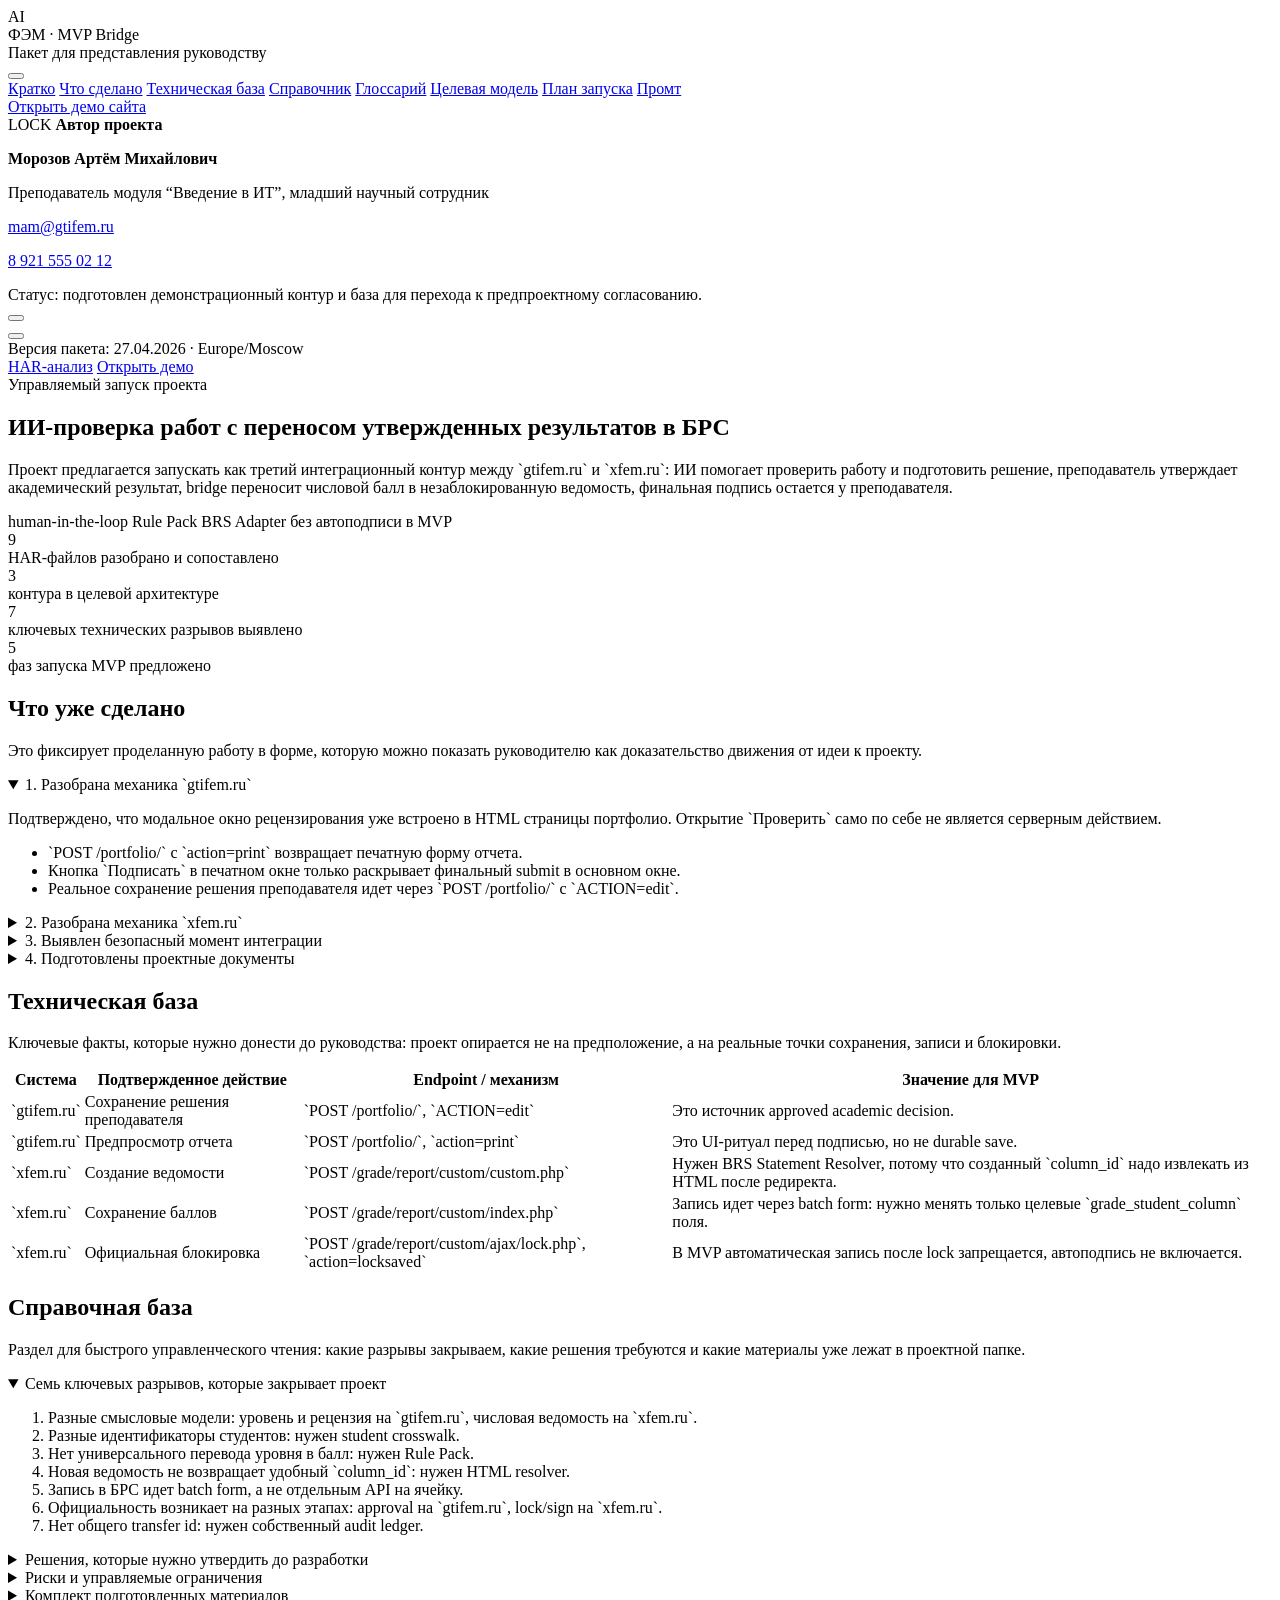
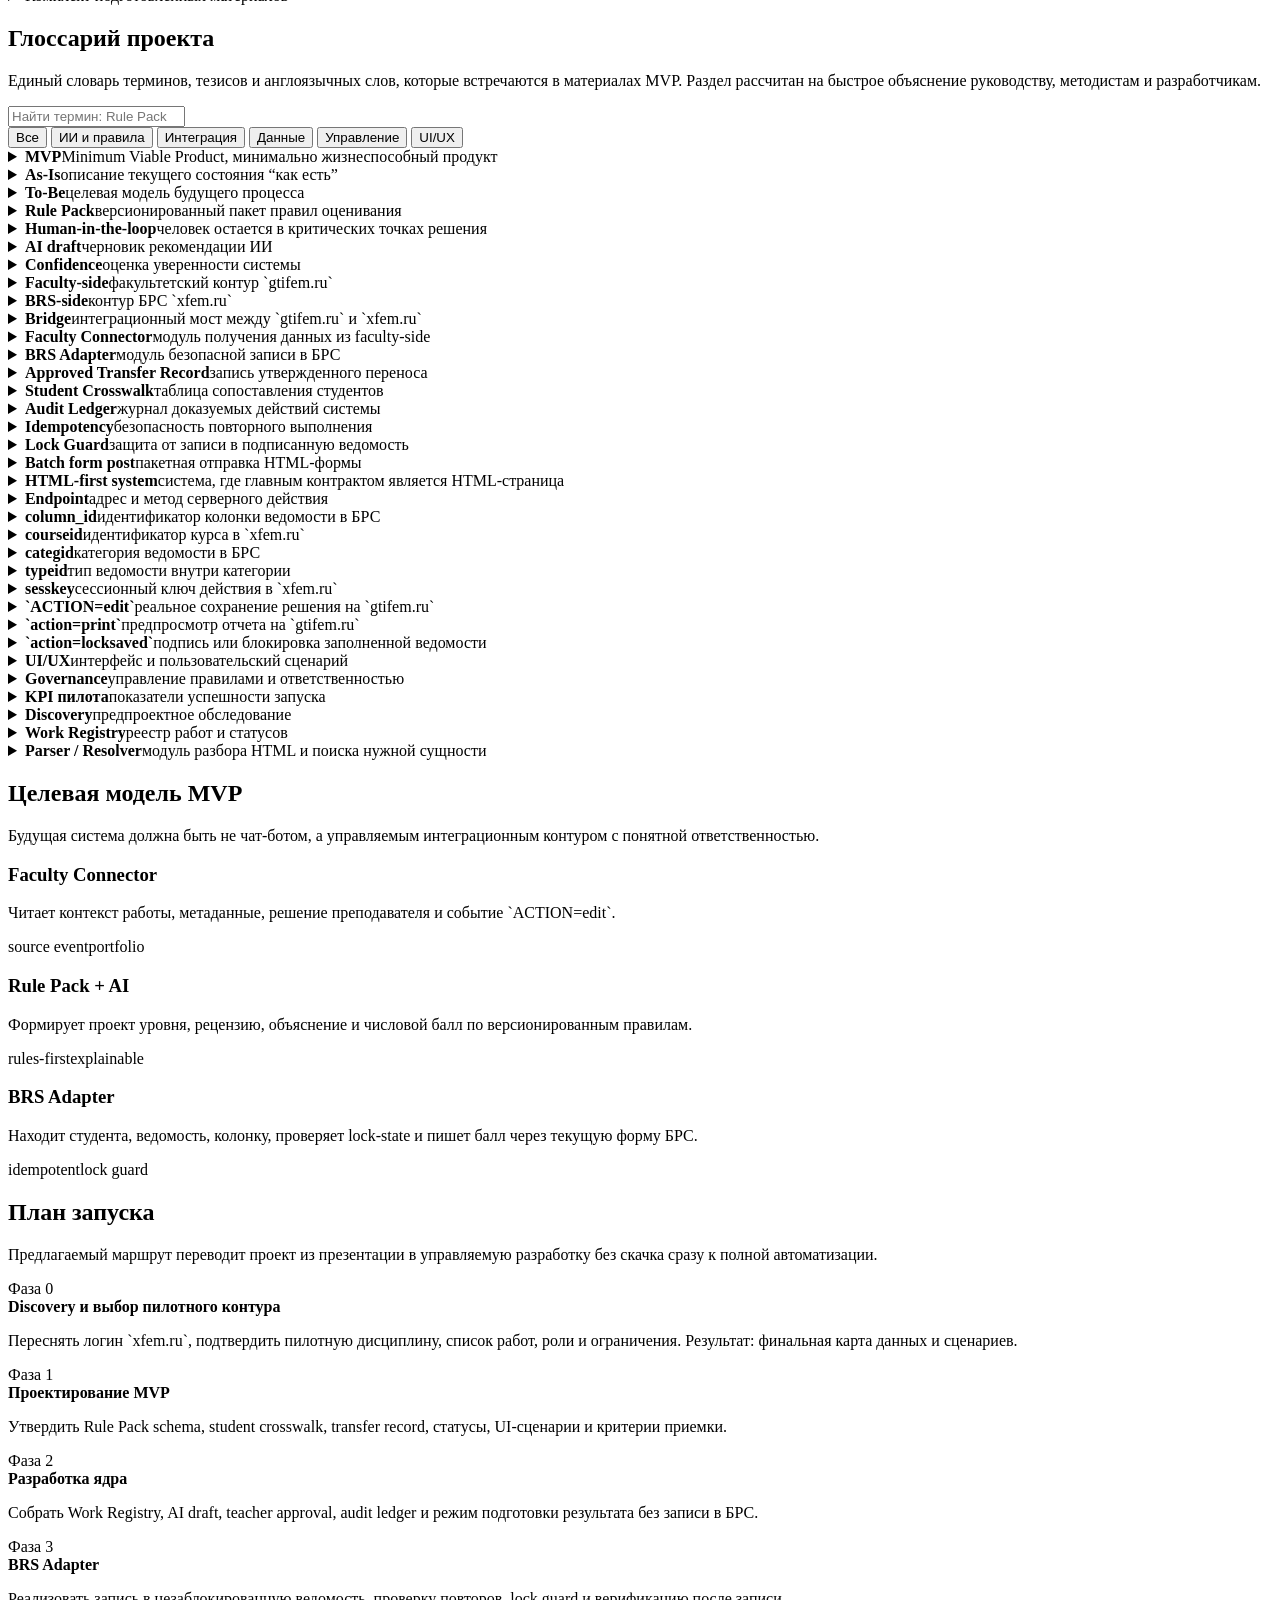
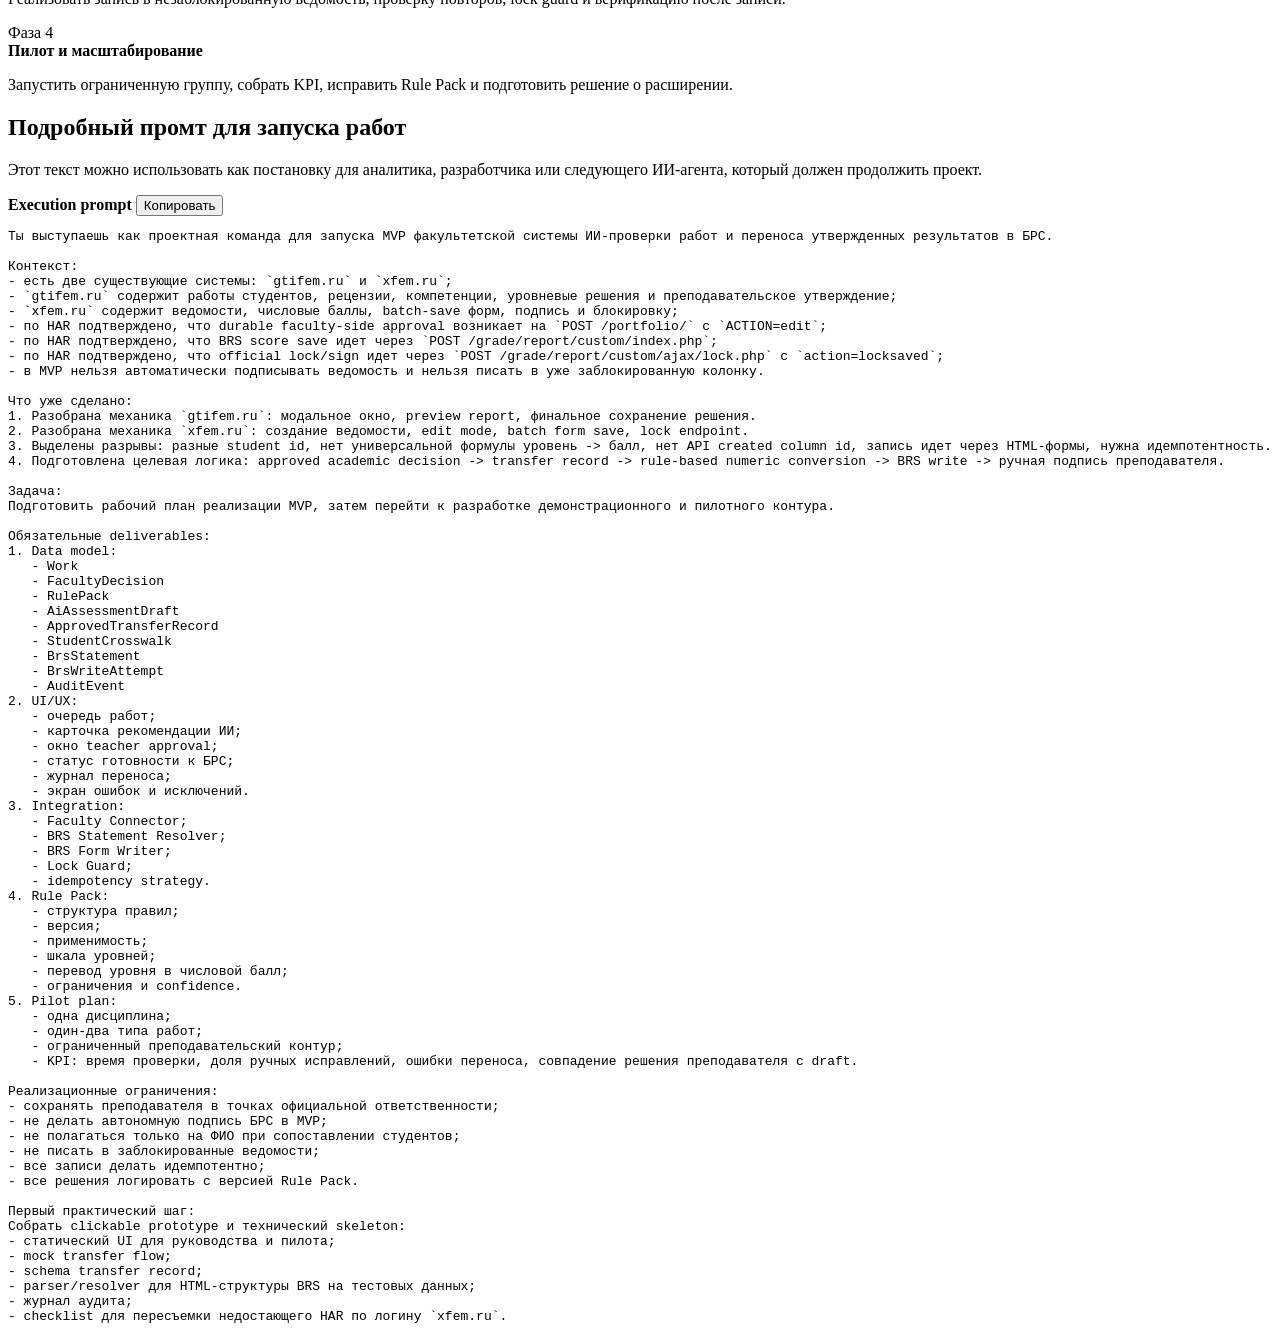
==== index.html @ 7ceecd71 "Add files via upload" ====
<!doctype html>
<html lang="ru">
<head>
  <meta charset="utf-8">
  <meta name="viewport" content="width=device-width, initial-scale=1">
  <meta name="author" content="Морозов Артём Михайлович">
  <meta name="project-author" content="Морозов Артём Михайлович, преподаватель модуля Введение в ИТ, младший научный сотрудник, mam@gtifem.ru, 89215550212">
  <title>Проект MVP: ИИ-проверка и перенос баллов в БРС</title>
  <link rel="stylesheet" href="assets/styles.css">
</head>
<body>
  <div class="shell">
    <aside class="side">
      <div class="side__top">
        <div class="brand">
          <div class="brand__mark">AI</div>
          <div class="brand__title">ФЭМ · MVP Bridge</div>
          <div class="brand__caption">Пакет для представления руководству</div>
        </div>
        <button class="icon-btn icon-btn--dark" type="button" data-sidebar-toggle aria-label="Скрыть боковое меню" aria-expanded="true">
          <span class="menu-icon" aria-hidden="true"><span></span></span>
        </button>
      </div>
      <nav class="nav" aria-label="Разделы">
        <a class="is-active" href="#summary">Кратко</a>
        <a href="#done">Что сделано</a>
        <a href="#evidence">Техническая база</a>
        <a href="#reference">Справочник</a>
        <a href="#glossary">Глоссарий</a>
        <a href="#model">Целевая модель</a>
        <a href="#roadmap">План запуска</a>
        <a href="#prompt">Промт</a>
      </nav>
      <a class="side-demo-link" href="demo.html">Открыть демо сайта</a>
      <section class="author-lock" aria-label="Заблокированная ячейка автора проекта">
        <div class="author-lock__head">
          <span aria-hidden="true">LOCK</span>
          <strong>Автор проекта</strong>
        </div>
        <p><strong>Морозов Артём Михайлович</strong></p>
        <p>Преподаватель модуля “Введение в ИТ”, младший научный сотрудник</p>
        <p><a href="mailto:mam@gtifem.ru">mam@gtifem.ru</a></p>
        <p><a href="tel:+79215550212">8 921 555 02 12</a></p>
      </section>
      <div class="side__footer">
        Статус: подготовлен демонстрационный контур и база для перехода к предпроектному согласованию.
      </div>
    </aside>
    <button class="sidebar-backdrop" type="button" data-sidebar-close aria-label="Закрыть боковое меню"></button>

    <main class="main">
      <header class="topbar">
        <div class="topbar__left">
          <button class="icon-btn" type="button" data-sidebar-toggle aria-label="Открыть или скрыть боковое меню" aria-expanded="true">
            <span class="menu-icon" aria-hidden="true"><span></span></span>
          </button>
          <div class="topbar__meta">
            <span class="status-dot"></span>
            <span>Версия пакета: 27.04.2026 · Europe/Moscow</span>
          </div>
        </div>
        <div class="actions">
          <a class="btn" href="../docs/fem_har_gap_analysis_mvp_2026-04-26.md">HAR-анализ</a>
          <a class="btn btn--primary" href="demo.html">Открыть демо</a>
        </div>
      </header>

      <div class="content">
        <section class="intro" id="summary">
          <div class="hero-panel">
            <div class="eyebrow">Управляемый запуск проекта</div>
            <h1>ИИ-проверка работ с переносом утвержденных результатов в БРС</h1>
            <p class="lead">Проект предлагается запускать как третий интеграционный контур между `gtifem.ru` и `xfem.ru`: ИИ помогает проверить работу и подготовить решение, преподаватель утверждает академический результат, bridge переносит числовой балл в незаблокированную ведомость, финальная подпись остается у преподавателя.</p>
            <div class="tag-row">
              <span class="tag">human-in-the-loop</span>
              <span class="tag tag--blue">Rule Pack</span>
              <span class="tag tag--amber">BRS Adapter</span>
              <span class="tag tag--red">без автоподписи в MVP</span>
            </div>
          </div>
          <div class="metric-grid">
            <div class="metric">
              <div class="metric__value">9</div>
              <div class="metric__label">HAR-файлов разобрано и сопоставлено</div>
            </div>
            <div class="metric">
              <div class="metric__value">3</div>
              <div class="metric__label">контура в целевой архитектуре</div>
            </div>
            <div class="metric">
              <div class="metric__value">7</div>
              <div class="metric__label">ключевых технических разрывов выявлено</div>
            </div>
            <div class="metric">
              <div class="metric__value">5</div>
              <div class="metric__label">фаз запуска MVP предложено</div>
            </div>
          </div>
        </section>

        <section class="section" id="done">
          <div class="section__head">
            <div>
              <h2>Что уже сделано</h2>
              <p>Это фиксирует проделанную работу в форме, которую можно показать руководителю как доказательство движения от идеи к проекту.</p>
            </div>
          </div>
          <div class="accordion">
            <details open>
              <summary>1. Разобрана механика `gtifem.ru`</summary>
              <div class="details-body">
                <p>Подтверждено, что модальное окно рецензирования уже встроено в HTML страницы портфолио. Открытие `Проверить` само по себе не является серверным действием.</p>
                <ul>
                  <li>`POST /portfolio/` с `action=print` возвращает печатную форму отчета.</li>
                  <li>Кнопка `Подписать` в печатном окне только раскрывает финальный submit в основном окне.</li>
                  <li>Реальное сохранение решения преподавателя идет через `POST /portfolio/` с `ACTION=edit`.</li>
                </ul>
              </div>
            </details>
            <details>
              <summary>2. Разобрана механика `xfem.ru`</summary>
              <div class="details-body">
                <p>Подтверждено, что БРС работает через серверные HTML-формы, а не через чистый JSON API.</p>
                <ul>
                  <li>Ведомость создается через `POST /grade/report/custom/custom.php`.</li>
                  <li>Оценки сохраняются пакетным `POST /grade/report/custom/index.php`.</li>
                  <li>Подпись или блокировка ведомости выполняется через `POST /grade/report/custom/ajax/lock.php` с `action=locksaved`.</li>
                </ul>
              </div>
            </details>
            <details>
              <summary>3. Выявлен безопасный момент интеграции</summary>
              <div class="details-body">
                <p>Bridge должен работать после сохраненного академического решения на `gtifem.ru` и до официальной блокировки колонки на `xfem.ru`.</p>
                <p>Именно эта точка позволяет автоматизировать перенос результата, не снимая с преподавателя ответственность за академическое решение и финальную подпись.</p>
              </div>
            </details>
            <details>
              <summary>4. Подготовлены проектные документы</summary>
              <div class="details-body">
                <ul>
                  <li>As-Is и HAR Gap Analysis.</li>
                  <li>To-Be Integration Specification.</li>
                  <li>Инженерное ТЗ на MVP.</li>
                  <li>Рабочий план запуска MVP.</li>
                  <li>Демонстрационный HTML-пакет для руководства.</li>
                </ul>
              </div>
            </details>
          </div>
        </section>

        <section class="section" id="evidence">
          <div class="section__head">
            <div>
              <h2>Техническая база</h2>
              <p>Ключевые факты, которые нужно донести до руководства: проект опирается не на предположение, а на реальные точки сохранения, записи и блокировки.</p>
            </div>
          </div>
          <div class="table-wrap">
            <table>
              <thead>
                <tr>
                  <th>Система</th>
                  <th>Подтвержденное действие</th>
                  <th>Endpoint / механизм</th>
                  <th>Значение для MVP</th>
                </tr>
              </thead>
              <tbody>
                <tr>
                  <td>`gtifem.ru`</td>
                  <td>Сохранение решения преподавателя</td>
                  <td>`POST /portfolio/`, `ACTION=edit`</td>
                  <td>Это источник approved academic decision.</td>
                </tr>
                <tr>
                  <td>`gtifem.ru`</td>
                  <td>Предпросмотр отчета</td>
                  <td>`POST /portfolio/`, `action=print`</td>
                  <td>Это UI-ритуал перед подписью, но не durable save.</td>
                </tr>
                <tr>
                  <td>`xfem.ru`</td>
                  <td>Создание ведомости</td>
                  <td>`POST /grade/report/custom/custom.php`</td>
                  <td>Нужен BRS Statement Resolver, потому что созданный `column_id` надо извлекать из HTML после редиректа.</td>
                </tr>
                <tr>
                  <td>`xfem.ru`</td>
                  <td>Сохранение баллов</td>
                  <td>`POST /grade/report/custom/index.php`</td>
                  <td>Запись идет через batch form: нужно менять только целевые `grade_student_column` поля.</td>
                </tr>
                <tr>
                  <td>`xfem.ru`</td>
                  <td>Официальная блокировка</td>
                  <td>`POST /grade/report/custom/ajax/lock.php`, `action=locksaved`</td>
                  <td>В MVP автоматическая запись после lock запрещается, автоподпись не включается.</td>
                </tr>
              </tbody>
            </table>
          </div>
        </section>

        <section class="section" id="reference">
          <div class="section__head">
            <div>
              <h2>Справочная база</h2>
              <p>Раздел для быстрого управленческого чтения: какие разрывы закрываем, какие решения требуются и какие материалы уже лежат в проектной папке.</p>
            </div>
          </div>
          <div class="accordion">
            <details open>
              <summary>Семь ключевых разрывов, которые закрывает проект</summary>
              <div class="details-body">
                <ol>
                  <li>Разные смысловые модели: уровень и рецензия на `gtifem.ru`, числовая ведомость на `xfem.ru`.</li>
                  <li>Разные идентификаторы студентов: нужен student crosswalk.</li>
                  <li>Нет универсального перевода уровня в балл: нужен Rule Pack.</li>
                  <li>Новая ведомость не возвращает удобный `column_id`: нужен HTML resolver.</li>
                  <li>Запись в БРС идет batch form, а не отдельным API на ячейку.</li>
                  <li>Официальность возникает на разных этапах: approval на `gtifem.ru`, lock/sign на `xfem.ru`.</li>
                  <li>Нет общего transfer id: нужен собственный audit ledger.</li>
                </ol>
              </div>
            </details>
            <details>
              <summary>Решения, которые нужно утвердить до разработки</summary>
              <div class="details-body">
                <ul>
                  <li>Пилотная дисциплина и типы работ.</li>
                  <li>Ответственный за Rule Pack и методическую шкалу.</li>
                  <li>Правила сопоставления студентов между системами.</li>
                  <li>Режим MVP: draft-only, assisted transfer или automatic fill into unlocked statement.</li>
                  <li>Границы ответственности преподавателя при переносе результата.</li>
                  <li>Регламент обработки ошибок, спорных кейсов и повторной проверки.</li>
                </ul>
              </div>
            </details>
            <details>
              <summary>Риски и управляемые ограничения</summary>
              <div class="details-body">
                <p>Главный риск не в ИИ как таковом, а в интеграционной хрупкости двух HTML-first систем. Поэтому MVP должен начинаться с ограниченного контура и жестких guardrails.</p>
                <ul>
                  <li>Не писать в заблокированную ведомость.</li>
                  <li>Не включать автоподпись на первом этапе.</li>
                  <li>Не полагаться только на ФИО при поиске студента.</li>
                  <li>Не хардкодить `sesskey`, column id и временные значения из HAR.</li>
                  <li>Все операции переноса фиксировать в журнале.</li>
                </ul>
              </div>
            </details>
            <details>
              <summary>Комплект подготовленных материалов</summary>
              <div class="details-body">
                <ul>
                  <li><a href="../docs/fem_har_gap_analysis_mvp_2026-04-26.md">HAR Gap Analysis в Markdown</a></li>
                  <li><a href="../docs/fem_har_gap_analysis_mvp_2026-04-26.docx">HAR Gap Analysis в DOCX</a></li>
                  <li><a href="../docs/fem_tobe_integration_spec_mvp_2026-04-26.docx">To-Be Integration Specification</a></li>
                  <li><a href="../docs/fem_mvp_engineering_spec_2026-04-26.docx">Инженерное ТЗ на MVP</a></li>
                  <li><a href="../docs/fem_ai_mvp_workplan_2026.docx">Рабочий план запуска MVP</a></li>
                  <li><a href="demo.html">HTML-демо будущего рабочего сайта</a></li>
                </ul>
              </div>
            </details>
          </div>
        </section>

        <section class="section" id="glossary">
          <div class="section__head">
            <div>
              <h2>Глоссарий проекта</h2>
              <p>Единый словарь терминов, тезисов и англоязычных слов, которые встречаются в материалах MVP. Раздел рассчитан на быстрое объяснение руководству, методистам и разработчикам.</p>
            </div>
          </div>

          <div class="glossary-tools">
            <input class="search-field" type="search" data-glossary-search placeholder="Найти термин: Rule Pack, BRS Adapter, audit, lock...">
            <div class="filter-row" aria-label="Фильтры глоссария">
              <button class="filter-chip is-active" type="button" data-glossary-filter="all">Все</button>
              <button class="filter-chip" type="button" data-glossary-filter="ai">ИИ и правила</button>
              <button class="filter-chip" type="button" data-glossary-filter="integration">Интеграция</button>
              <button class="filter-chip" type="button" data-glossary-filter="data">Данные</button>
              <button class="filter-chip" type="button" data-glossary-filter="governance">Управление</button>
              <button class="filter-chip" type="button" data-glossary-filter="ux">UI/UX</button>
            </div>
          </div>

          <div class="glossary-grid">
            <details class="glossary-card" data-glossary-item data-category="governance" data-terms="mvp minimum viable product минимально жизнеспособный продукт запуск пилот">
              <summary><span class="glossary-title"><strong>MVP</strong><span>Minimum Viable Product, минимально жизнеспособный продукт</span></span></summary>
              <div class="details-body">
                <div class="glossary-meta"><span class="tag">управление</span><span class="tag tag--blue">запуск</span></div>
                <p>Первая рабочая версия системы, которая доказывает ценность проекта на ограниченном контуре. Для этого проекта MVP не означает “все функции сразу”; он означает проверку полного маршрута от работы студента до контролируемого переноса балла.</p>
              </div>
            </details>

            <details class="glossary-card" data-glossary-item data-category="governance" data-terms="as-is текущий процесс как есть обследование">
              <summary><span class="glossary-title"><strong>As-Is</strong><span>описание текущего состояния “как есть”</span></span></summary>
              <div class="details-body">
                <div class="glossary-meta"><span class="tag">аналитика</span></div>
                <p>Карта того, как процесс работает сейчас: где преподаватель проверяет работу, где сохраняет рецензию, где вручную переносит балл и где подписывает ведомость.</p>
              </div>
            </details>

            <details class="glossary-card" data-glossary-item data-category="governance" data-terms="to-be целевая модель будущий процесс архитектура">
              <summary><span class="glossary-title"><strong>To-Be</strong><span>целевая модель будущего процесса</span></span></summary>
              <div class="details-body">
                <div class="glossary-meta"><span class="tag">архитектура</span></div>
                <p>Описание того, как процесс должен работать после внедрения: ИИ формирует draft, преподаватель утверждает, bridge переносит балл, БРС остается официальной системой фиксации.</p>
              </div>
            </details>

            <details class="glossary-card" data-glossary-item data-category="ai" data-terms="rule pack правила шкала критерии уровни version версия">
              <summary><span class="glossary-title"><strong>Rule Pack</strong><span>версионированный пакет правил оценивания</span></span></summary>
              <div class="details-body">
                <div class="glossary-meta"><span class="tag tag--blue">ИИ</span><span class="tag">методика</span></div>
                <p>Набор правил, по которым система понимает критерии работы, уровни, ограничения применимости и перевод уровня в числовой балл. Это методическое ядро проекта: модель не должна импровизировать вне утвержденных правил.</p>
              </div>
            </details>

            <details class="glossary-card" data-glossary-item data-category="ai" data-terms="human-in-the-loop человек в контуре преподаватель контроль ответственность">
              <summary><span class="glossary-title"><strong>Human-in-the-loop</strong><span>человек остается в критических точках решения</span></span></summary>
              <div class="details-body">
                <div class="glossary-meta"><span class="tag tag--amber">контроль</span></div>
                <p>Принцип, по которому ИИ помогает, но не заменяет преподавателя в официальных решениях. В MVP преподаватель утверждает академический результат и сам выполняет финальную подпись БРС.</p>
              </div>
            </details>

            <details class="glossary-card" data-glossary-item data-category="ai" data-terms="ai draft черновик рекомендация ии проект решения рецензия">
              <summary><span class="glossary-title"><strong>AI draft</strong><span>черновик рекомендации ИИ</span></span></summary>
              <div class="details-body">
                <div class="glossary-meta"><span class="tag tag--blue">ИИ</span><span class="tag">teacher workflow</span></div>
                <p>Предварительное предложение системы: уровень, комментарий, confidence и возможный балл. Это не финальное решение, а материал для преподавателя.</p>
              </div>
            </details>

            <details class="glossary-card" data-glossary-item data-category="ai" data-terms="confidence уверенность достоверность риск ручная проверка">
              <summary><span class="glossary-title"><strong>Confidence</strong><span>оценка уверенности системы</span></span></summary>
              <div class="details-body">
                <div class="glossary-meta"><span class="tag tag--blue">ИИ</span></div>
                <p>Показатель того, насколько система уверена в своей рекомендации. Низкий confidence должен не блокировать преподавателя, а подсвечивать необходимость внимательной ручной проверки.</p>
              </div>
            </details>

            <details class="glossary-card" data-glossary-item data-category="integration" data-terms="faculty-side gtifem portfolio факультетский контур портфолио">
              <summary><span class="glossary-title"><strong>Faculty-side</strong><span>факультетский контур `gtifem.ru`</span></span></summary>
              <div class="details-body">
                <div class="glossary-meta"><span class="tag">gtifem.ru</span></div>
                <p>Сторона процесса, где живут работы студентов, компетенции, рецензии, уровневые решения и событие преподавательского утверждения.</p>
              </div>
            </details>

            <details class="glossary-card" data-glossary-item data-category="integration" data-terms="brs-side xfem брс ведомость баллы подпись">
              <summary><span class="glossary-title"><strong>BRS-side</strong><span>контур БРС `xfem.ru`</span></span></summary>
              <div class="details-body">
                <div class="glossary-meta"><span class="tag">xfem.ru</span></div>
                <p>Официальная сторона фиксации числовых баллов: ведомости, колонки, сохранение оценок, агрегаты, подпись и блокировка.</p>
              </div>
            </details>

            <details class="glossary-card" data-glossary-item data-category="integration" data-terms="bridge интеграционный мост перенос между системами">
              <summary><span class="glossary-title"><strong>Bridge</strong><span>интеграционный мост между `gtifem.ru` и `xfem.ru`</span></span></summary>
              <div class="details-body">
                <div class="glossary-meta"><span class="tag tag--amber">интеграция</span></div>
                <p>Новый слой проекта, который превращает утвержденное академическое решение в контролируемую запись числового балла в БРС.</p>
              </div>
            </details>

            <details class="glossary-card" data-glossary-item data-category="integration" data-terms="faculty connector коннектор чтение gtifem событие">
              <summary><span class="glossary-title"><strong>Faculty Connector</strong><span>модуль получения данных из faculty-side</span></span></summary>
              <div class="details-body">
                <div class="glossary-meta"><span class="tag">connector</span></div>
                <p>Компонент, который читает контекст работы, метаданные, файл, статус и сохраненное решение преподавателя на стороне `gtifem.ru`.</p>
              </div>
            </details>

            <details class="glossary-card" data-glossary-item data-category="integration" data-terms="brs adapter адаптер xfem запись ведомость балл">
              <summary><span class="glossary-title"><strong>BRS Adapter</strong><span>модуль безопасной записи в БРС</span></span></summary>
              <div class="details-body">
                <div class="glossary-meta"><span class="tag tag--amber">интеграция</span></div>
                <p>Компонент, который находит студента, целевую ведомость и колонку, проверяет lock-state и записывает балл через текущий механизм `xfem.ru`.</p>
              </div>
            </details>

            <details class="glossary-card" data-glossary-item data-category="data" data-terms="approved transfer record transfer запись утвержденного переноса">
              <summary><span class="glossary-title"><strong>Approved Transfer Record</strong><span>запись утвержденного переноса</span></span></summary>
              <div class="details-body">
                <div class="glossary-meta"><span class="tag">data model</span></div>
                <p>Главная сущность bridge-слоя: фиксирует work_id, student crosswalk, Rule Pack version, уровень, числовой балл, целевую ведомость, результат записи и audit trail.</p>
              </div>
            </details>

            <details class="glossary-card" data-glossary-item data-category="data" data-terms="student crosswalk сопоставление студентов идентификаторы фио">
              <summary><span class="glossary-title"><strong>Student Crosswalk</strong><span>таблица сопоставления студентов</span></span></summary>
              <div class="details-body">
                <div class="glossary-meta"><span class="tag">data</span><span class="tag tag--red">критично</span></div>
                <p>Связь между faculty-side student id и BRS-side student id. Нужна потому, что идентификаторы в `gtifem.ru` и `xfem.ru` не совпадают, а одного ФИО недостаточно для безопасной записи.</p>
              </div>
            </details>

            <details class="glossary-card" data-glossary-item data-category="data" data-terms="audit ledger журнал аудит след операции">
              <summary><span class="glossary-title"><strong>Audit Ledger</strong><span>журнал доказуемых действий системы</span></span></summary>
              <div class="details-body">
                <div class="glossary-meta"><span class="tag">аудит</span></div>
                <p>Журнал, где фиксируется каждое решение, версия правил, попытка переноса, успешная запись, ошибка или отказ из-за блокировки ведомости.</p>
              </div>
            </details>

            <details class="glossary-card" data-glossary-item data-category="integration" data-terms="idempotency идемпотентность повторная отправка без дублей">
              <summary><span class="glossary-title"><strong>Idempotency</strong><span>безопасность повторного выполнения</span></span></summary>
              <div class="details-body">
                <div class="glossary-meta"><span class="tag tag--amber">надежность</span></div>
                <p>Свойство операции, при котором повторная отправка того же результата не создает дублей, не завышает баллы и не ломает историю переноса.</p>
              </div>
            </details>

            <details class="glossary-card" data-glossary-item data-category="integration" data-terms="lock guard блокировка подпись locksaved запрет записи">
              <summary><span class="glossary-title"><strong>Lock Guard</strong><span>защита от записи в подписанную ведомость</span></span></summary>
              <div class="details-body">
                <div class="glossary-meta"><span class="tag tag--red">защита</span></div>
                <p>Проверка, которая запрещает автоматическую запись после официальной подписи или блокировки колонки в БРС.</p>
              </div>
            </details>

            <details class="glossary-card" data-glossary-item data-category="integration" data-terms="batch form post пакетная html форма save scores">
              <summary><span class="glossary-title"><strong>Batch form post</strong><span>пакетная отправка HTML-формы</span></span></summary>
              <div class="details-body">
                <div class="glossary-meta"><span class="tag">HTML-first</span></div>
                <p>Механизм `xfem.ru`, где даже изменение одной оценки сохраняется большой формой со многими полями `grade_*` и `oldgrade_*`, а не отдельным API-запросом на одну ячейку.</p>
              </div>
            </details>

            <details class="glossary-card" data-glossary-item data-category="integration" data-terms="html-first system html first нет api страницы формы">
              <summary><span class="glossary-title"><strong>HTML-first system</strong><span>система, где главным контрактом является HTML-страница</span></span></summary>
              <div class="details-body">
                <div class="glossary-meta"><span class="tag">legacy</span></div>
                <p>Означает, что интеграция вынуждена работать с HTML-формами, hidden-полями, ссылками и DOM-структурами, потому что стабильного JSON API может не быть.</p>
              </div>
            </details>

            <details class="glossary-card" data-glossary-item data-category="integration" data-terms="endpoint url метод get post точка вызова">
              <summary><span class="glossary-title"><strong>Endpoint</strong><span>адрес и метод серверного действия</span></span></summary>
              <div class="details-body">
                <div class="glossary-meta"><span class="tag">техника</span></div>
                <p>Конкретная точка вызова, например `POST /portfolio/` или `POST /grade/report/custom/index.php`, через которую браузер сохраняет решение или балл.</p>
              </div>
            </details>

            <details class="glossary-card" data-glossary-item data-category="data" data-terms="column_id column id колонка ведомость sortitemid eid">
              <summary><span class="glossary-title"><strong>column_id</strong><span>идентификатор колонки ведомости в БРС</span></span></summary>
              <div class="details-body">
                <div class="glossary-meta"><span class="tag">xfem</span></div>
                <p>Числовой идентификатор ведомости/колонки, который встречается как `sortitemid=493222`, `grade_student_493222` и `eid=i493222`.</p>
              </div>
            </details>

            <details class="glossary-card" data-glossary-item data-category="data" data-terms="courseid course id курс дисциплина xfem">
              <summary><span class="glossary-title"><strong>courseid</strong><span>идентификатор курса в `xfem.ru`</span></span></summary>
              <div class="details-body">
                <div class="glossary-meta"><span class="tag">xfem</span></div>
                <p>Параметр БРС, который указывает конкретный курс или дисциплину. В HAR встречался пример `courseid=12636`.</p>
              </div>
            </details>

            <details class="glossary-card" data-glossary-item data-category="data" data-terms="categid category категория лекции практика">
              <summary><span class="glossary-title"><strong>categid</strong><span>категория ведомости в БРС</span></span></summary>
              <div class="details-body">
                <div class="glossary-meta"><span class="tag">xfem</span></div>
                <p>Параметр категории, например лекции, практика или другой раздел оценивания. Нужен при создании новой ведомости.</p>
              </div>
            </details>

            <details class="glossary-card" data-glossary-item data-category="data" data-terms="typeid type id тип ведомости лекц прз лбрт">
              <summary><span class="glossary-title"><strong>typeid</strong><span>тип ведомости внутри категории</span></span></summary>
              <div class="details-body">
                <div class="glossary-meta"><span class="tag">xfem</span></div>
                <p>Параметр, который выбирает конкретный тип ведомости, например `ЛЕКЦ`. Его нельзя угадывать: он должен браться из формы или справочника.</p>
              </div>
            </details>

            <details class="glossary-card" data-glossary-item data-category="integration" data-terms="sesskey session key сессия csrf токен">
              <summary><span class="glossary-title"><strong>sesskey</strong><span>сессионный ключ действия в `xfem.ru`</span></span></summary>
              <div class="details-body">
                <div class="glossary-meta"><span class="tag tag--red">безопасность</span></div>
                <p>Временный ключ, который используется в формах и ссылках БРС. Его нельзя хардкодить из HAR: адаптер должен получать актуальное значение из текущей авторизованной сессии.</p>
              </div>
            </details>

            <details class="glossary-card" data-glossary-item data-category="integration" data-terms="action edit faculty approval сохранение рецензия">
              <summary><span class="glossary-title"><strong>`ACTION=edit`</strong><span>реальное сохранение решения на `gtifem.ru`</span></span></summary>
              <div class="details-body">
                <div class="glossary-meta"><span class="tag">gtifem</span><span class="tag tag--amber">approval</span></div>
                <p>Ключевой HAR-факт: именно этот POST фиксирует преподавательское решение, уровень, тему и рецензию. Это правильный источник события для bridge.</p>
              </div>
            </details>

            <details class="glossary-card" data-glossary-item data-category="integration" data-terms="action print preview отчет предпросмотр подпись">
              <summary><span class="glossary-title"><strong>`action=print`</strong><span>предпросмотр отчета на `gtifem.ru`</span></span></summary>
              <div class="details-body">
                <div class="glossary-meta"><span class="tag">gtifem</span></div>
                <p>Запрос возвращает печатную форму отчета. Это важный UI-шаг, но сам по себе он не является долговременным сохранением решения.</p>
              </div>
            </details>

            <details class="glossary-card" data-glossary-item data-category="integration" data-terms="locksaved action подпись блокировка ведомость ajax lock">
              <summary><span class="glossary-title"><strong>`action=locksaved`</strong><span>подпись или блокировка заполненной ведомости</span></span></summary>
              <div class="details-body">
                <div class="glossary-meta"><span class="tag tag--red">official state</span></div>
                <p>Официальный переход БРС в состояние подписанной или заблокированной ведомости. После этого автоматическая запись в MVP должна быть запрещена.</p>
              </div>
            </details>

            <details class="glossary-card" data-glossary-item data-category="ux" data-terms="ui ux интерфейс пользовательский опыт экран сценарий">
              <summary><span class="glossary-title"><strong>UI/UX</strong><span>интерфейс и пользовательский сценарий</span></span></summary>
              <div class="details-body">
                <div class="glossary-meta"><span class="tag">прототип</span></div>
                <p>То, как преподаватель видит очередь работ, рекомендацию ИИ, расшифровку, кнопку утверждения, статус переноса и ошибки БРС.</p>
              </div>
            </details>

            <details class="glossary-card" data-glossary-item data-category="governance" data-terms="governance управление ответственность регламент решение">
              <summary><span class="glossary-title"><strong>Governance</strong><span>управление правилами и ответственностью</span></span></summary>
              <div class="details-body">
                <div class="glossary-meta"><span class="tag">регламент</span></div>
                <p>Набор управленческих правил: кто утверждает Rule Pack, кто отвечает за ошибки, кто допускает пилот, кто принимает решение о масштабировании.</p>
              </div>
            </details>

            <details class="glossary-card" data-glossary-item data-category="governance" data-terms="kpi показатели пилот эффективность время ошибки качество">
              <summary><span class="glossary-title"><strong>KPI пилота</strong><span>показатели успешности запуска</span></span></summary>
              <div class="details-body">
                <div class="glossary-meta"><span class="tag">пилот</span></div>
                <p>Измеримые признаки успеха: сокращение времени проверки, доля ручных исправлений, число ошибок переноса, совпадение draft с решением преподавателя, стабильность адаптера.</p>
              </div>
            </details>

            <details class="glossary-card" data-glossary-item data-category="governance" data-terms="discovery обследование уточнение контура предпроект">
              <summary><span class="glossary-title"><strong>Discovery</strong><span>предпроектное обследование</span></span></summary>
              <div class="details-body">
                <div class="glossary-meta"><span class="tag">фаза 0</span></div>
                <p>Этап, на котором команда подтверждает реальные процессы, данные, ограничения, роли, пилотную дисциплину и недостающие HAR-сценарии.</p>
              </div>
            </details>

            <details class="glossary-card" data-glossary-item data-category="data" data-terms="work registry реестр работ очередь статусы">
              <summary><span class="glossary-title"><strong>Work Registry</strong><span>реестр работ и статусов</span></span></summary>
              <div class="details-body">
                <div class="glossary-meta"><span class="tag">backend</span></div>
                <p>Внутренняя таблица или сервис, где система хранит работы, версии анализа, статусы проверки, решения преподавателя и готовность к переносу.</p>
              </div>
            </details>

            <details class="glossary-card" data-glossary-item data-category="integration" data-terms="parser resolver парсер резолвер html колонка ведомость">
              <summary><span class="glossary-title"><strong>Parser / Resolver</strong><span>модуль разбора HTML и поиска нужной сущности</span></span></summary>
              <div class="details-body">
                <div class="glossary-meta"><span class="tag">интеграция</span></div>
                <p>Parser извлекает данные из HTML, resolver сопоставляет их с нужной целью: студентом, ведомостью, колонкой или формой сохранения.</p>
              </div>
            </details>
          </div>
          <div class="empty-state" data-glossary-empty hidden>По текущему поиску ничего не найдено. Попробуйте другой термин или сбросьте фильтр на “Все”.</div>
        </section>

        <section class="section" id="model">
          <div class="section__head">
            <div>
              <h2>Целевая модель MVP</h2>
              <p>Будущая система должна быть не чат-ботом, а управляемым интеграционным контуром с понятной ответственностью.</p>
            </div>
          </div>
          <div class="grid grid--3">
            <article class="card">
              <h3>Faculty Connector</h3>
              <p>Читает контекст работы, метаданные, решение преподавателя и событие `ACTION=edit`.</p>
              <div class="tag-row"><span class="tag">source event</span><span class="tag tag--blue">portfolio</span></div>
            </article>
            <article class="card">
              <h3>Rule Pack + AI</h3>
              <p>Формирует проект уровня, рецензию, объяснение и числовой балл по версионированным правилам.</p>
              <div class="tag-row"><span class="tag">rules-first</span><span class="tag tag--amber">explainable</span></div>
            </article>
            <article class="card">
              <h3>BRS Adapter</h3>
              <p>Находит студента, ведомость, колонку, проверяет lock-state и пишет балл через текущую форму БРС.</p>
              <div class="tag-row"><span class="tag">idempotent</span><span class="tag tag--red">lock guard</span></div>
            </article>
          </div>
        </section>

        <section class="section" id="roadmap">
          <div class="section__head">
            <div>
              <h2>План запуска</h2>
              <p>Предлагаемый маршрут переводит проект из презентации в управляемую разработку без скачка сразу к полной автоматизации.</p>
            </div>
          </div>
          <div class="timeline">
            <div class="timeline__item">
              <div class="timeline__phase">Фаза 0</div>
              <div>
                <strong>Discovery и выбор пилотного контура</strong>
                <p>Переснять логин `xfem.ru`, подтвердить пилотную дисциплину, список работ, роли и ограничения. Результат: финальная карта данных и сценариев.</p>
              </div>
            </div>
            <div class="timeline__item">
              <div class="timeline__phase">Фаза 1</div>
              <div>
                <strong>Проектирование MVP</strong>
                <p>Утвердить Rule Pack schema, student crosswalk, transfer record, статусы, UI-сценарии и критерии приемки.</p>
              </div>
            </div>
            <div class="timeline__item">
              <div class="timeline__phase">Фаза 2</div>
              <div>
                <strong>Разработка ядра</strong>
                <p>Собрать Work Registry, AI draft, teacher approval, audit ledger и режим подготовки результата без записи в БРС.</p>
              </div>
            </div>
            <div class="timeline__item">
              <div class="timeline__phase">Фаза 3</div>
              <div>
                <strong>BRS Adapter</strong>
                <p>Реализовать запись в незаблокированную ведомость, проверку повторов, lock guard и верификацию после записи.</p>
              </div>
            </div>
            <div class="timeline__item">
              <div class="timeline__phase">Фаза 4</div>
              <div>
                <strong>Пилот и масштабирование</strong>
                <p>Запустить ограниченную группу, собрать KPI, исправить Rule Pack и подготовить решение о расширении.</p>
              </div>
            </div>
          </div>
        </section>

        <section class="section" id="prompt">
          <div class="section__head">
            <div>
              <h2>Подробный промт для запуска работ</h2>
              <p>Этот текст можно использовать как постановку для аналитика, разработчика или следующего ИИ-агента, который должен продолжить проект.</p>
            </div>
          </div>
          <div class="prompt-box">
            <div class="prompt-box__head">
              <strong>Execution prompt</strong>
              <button class="btn" type="button" data-copy-target="#execution-prompt">Копировать</button>
            </div>
            <pre id="execution-prompt">Ты выступаешь как проектная команда для запуска MVP факультетской системы ИИ-проверки работ и переноса утвержденных результатов в БРС.

Контекст:
- есть две существующие системы: `gtifem.ru` и `xfem.ru`;
- `gtifem.ru` содержит работы студентов, рецензии, компетенции, уровневые решения и преподавательское утверждение;
- `xfem.ru` содержит ведомости, числовые баллы, batch-save форм, подпись и блокировку;
- по HAR подтверждено, что durable faculty-side approval возникает на `POST /portfolio/` с `ACTION=edit`;
- по HAR подтверждено, что BRS score save идет через `POST /grade/report/custom/index.php`;
- по HAR подтверждено, что official lock/sign идет через `POST /grade/report/custom/ajax/lock.php` с `action=locksaved`;
- в MVP нельзя автоматически подписывать ведомость и нельзя писать в уже заблокированную колонку.

Что уже сделано:
1. Разобрана механика `gtifem.ru`: модальное окно, preview report, финальное сохранение решения.
2. Разобрана механика `xfem.ru`: создание ведомости, edit mode, batch form save, lock endpoint.
3. Выделены разрывы: разные student id, нет универсальной формулы уровень -> балл, нет API created column id, запись идет через HTML-формы, нужна идемпотентность.
4. Подготовлена целевая логика: approved academic decision -> transfer record -> rule-based numeric conversion -> BRS write -> ручная подпись преподавателя.

Задача:
Подготовить рабочий план реализации MVP, затем перейти к разработке демонстрационного и пилотного контура.

Обязательные deliverables:
1. Data model:
   - Work
   - FacultyDecision
   - RulePack
   - AiAssessmentDraft
   - ApprovedTransferRecord
   - StudentCrosswalk
   - BrsStatement
   - BrsWriteAttempt
   - AuditEvent
2. UI/UX:
   - очередь работ;
   - карточка рекомендации ИИ;
   - окно teacher approval;
   - статус готовности к БРС;
   - журнал переноса;
   - экран ошибок и исключений.
3. Integration:
   - Faculty Connector;
   - BRS Statement Resolver;
   - BRS Form Writer;
   - Lock Guard;
   - idempotency strategy.
4. Rule Pack:
   - структура правил;
   - версия;
   - применимость;
   - шкала уровней;
   - перевод уровня в числовой балл;
   - ограничения и confidence.
5. Pilot plan:
   - одна дисциплина;
   - один-два типа работ;
   - ограниченный преподавательский контур;
   - KPI: время проверки, доля ручных исправлений, ошибки переноса, совпадение решения преподавателя с draft.

Реализационные ограничения:
- сохранять преподавателя в точках официальной ответственности;
- не делать автономную подпись БРС в MVP;
- не полагаться только на ФИО при сопоставлении студентов;
- не писать в заблокированные ведомости;
- все записи делать идемпотентно;
- все решения логировать с версией Rule Pack.

Первый практический шаг:
Собрать clickable prototype и технический skeleton:
- статический UI для руководства и пилота;
- mock transfer flow;
- schema transfer record;
- parser/resolver для HTML-структуры BRS на тестовых данных;
- журнал аудита;
- checklist для пересъемки недостающего HAR по логину `xfem.ru`.</pre>
          </div>
        </section>
      </div>
    </main>
  </div>
  <div class="toast" data-toast></div>
  <script src="assets/app.js"></script>
</body>
</html>
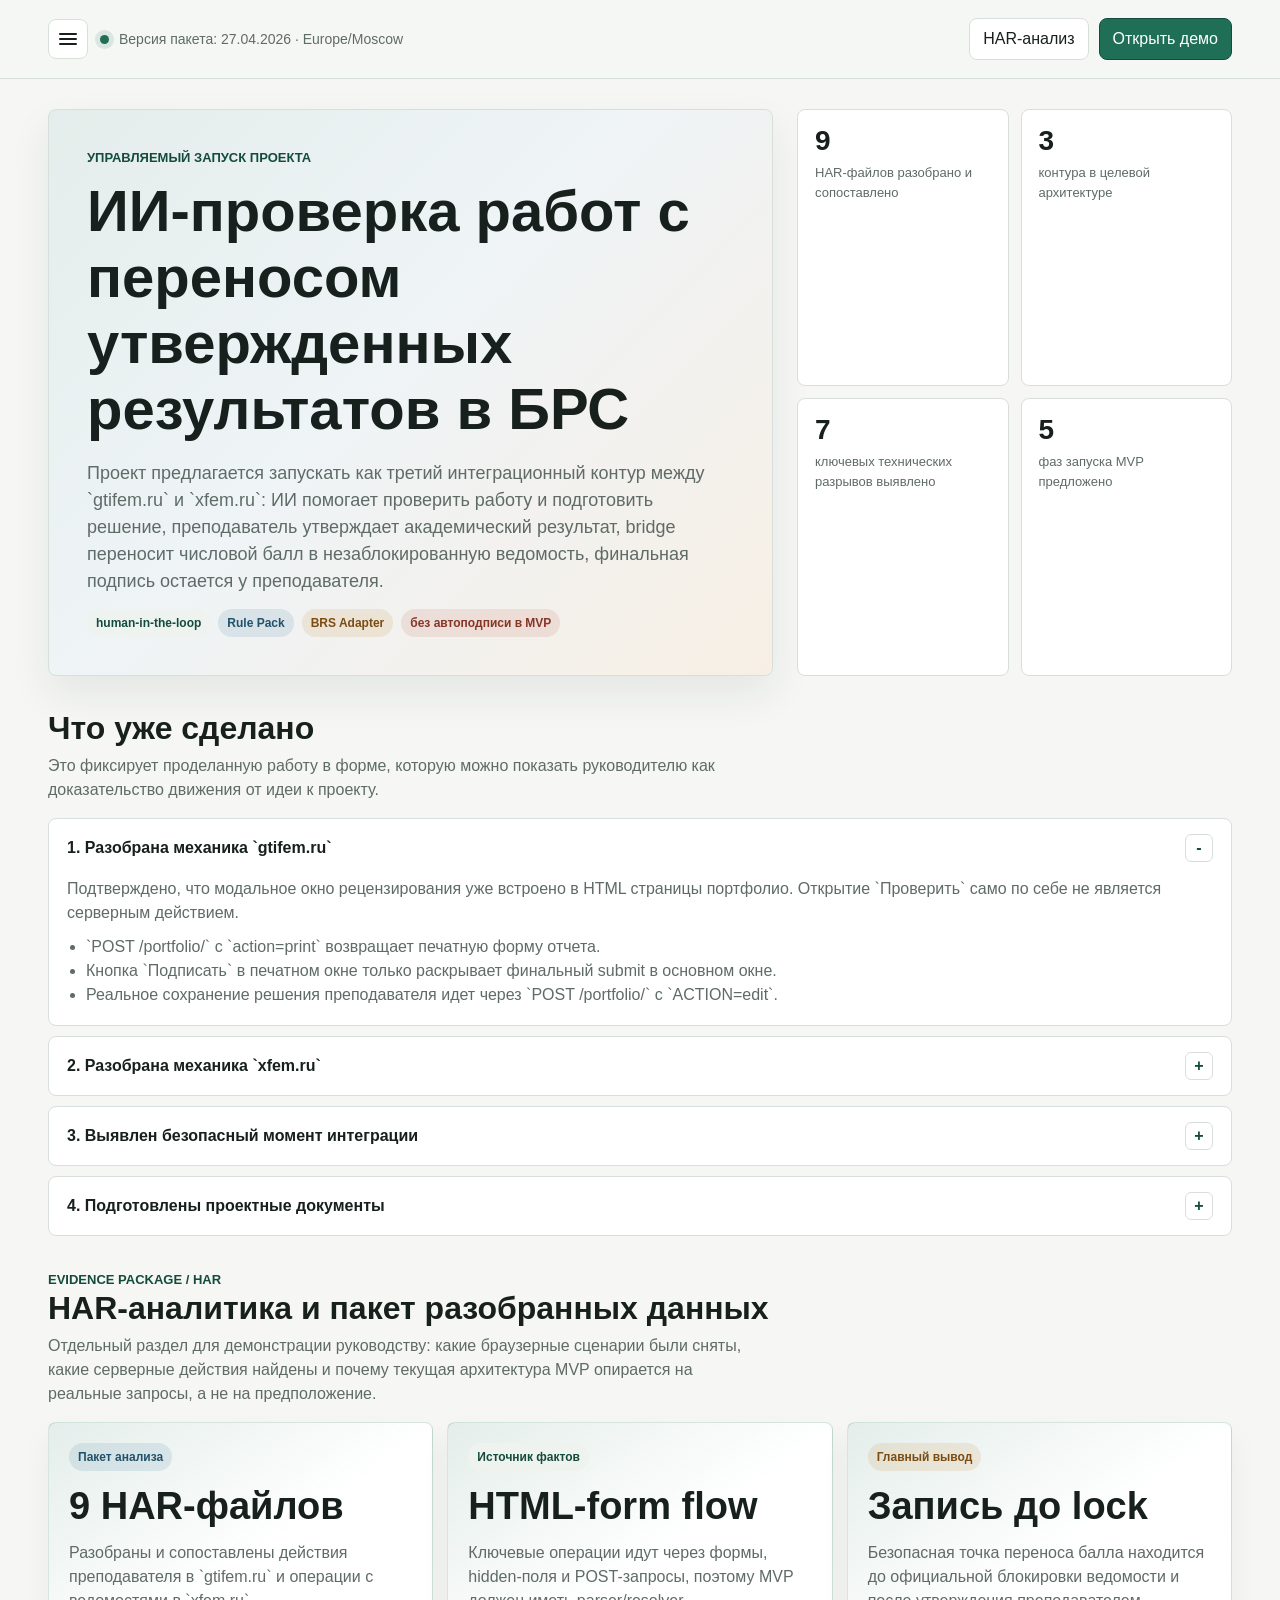
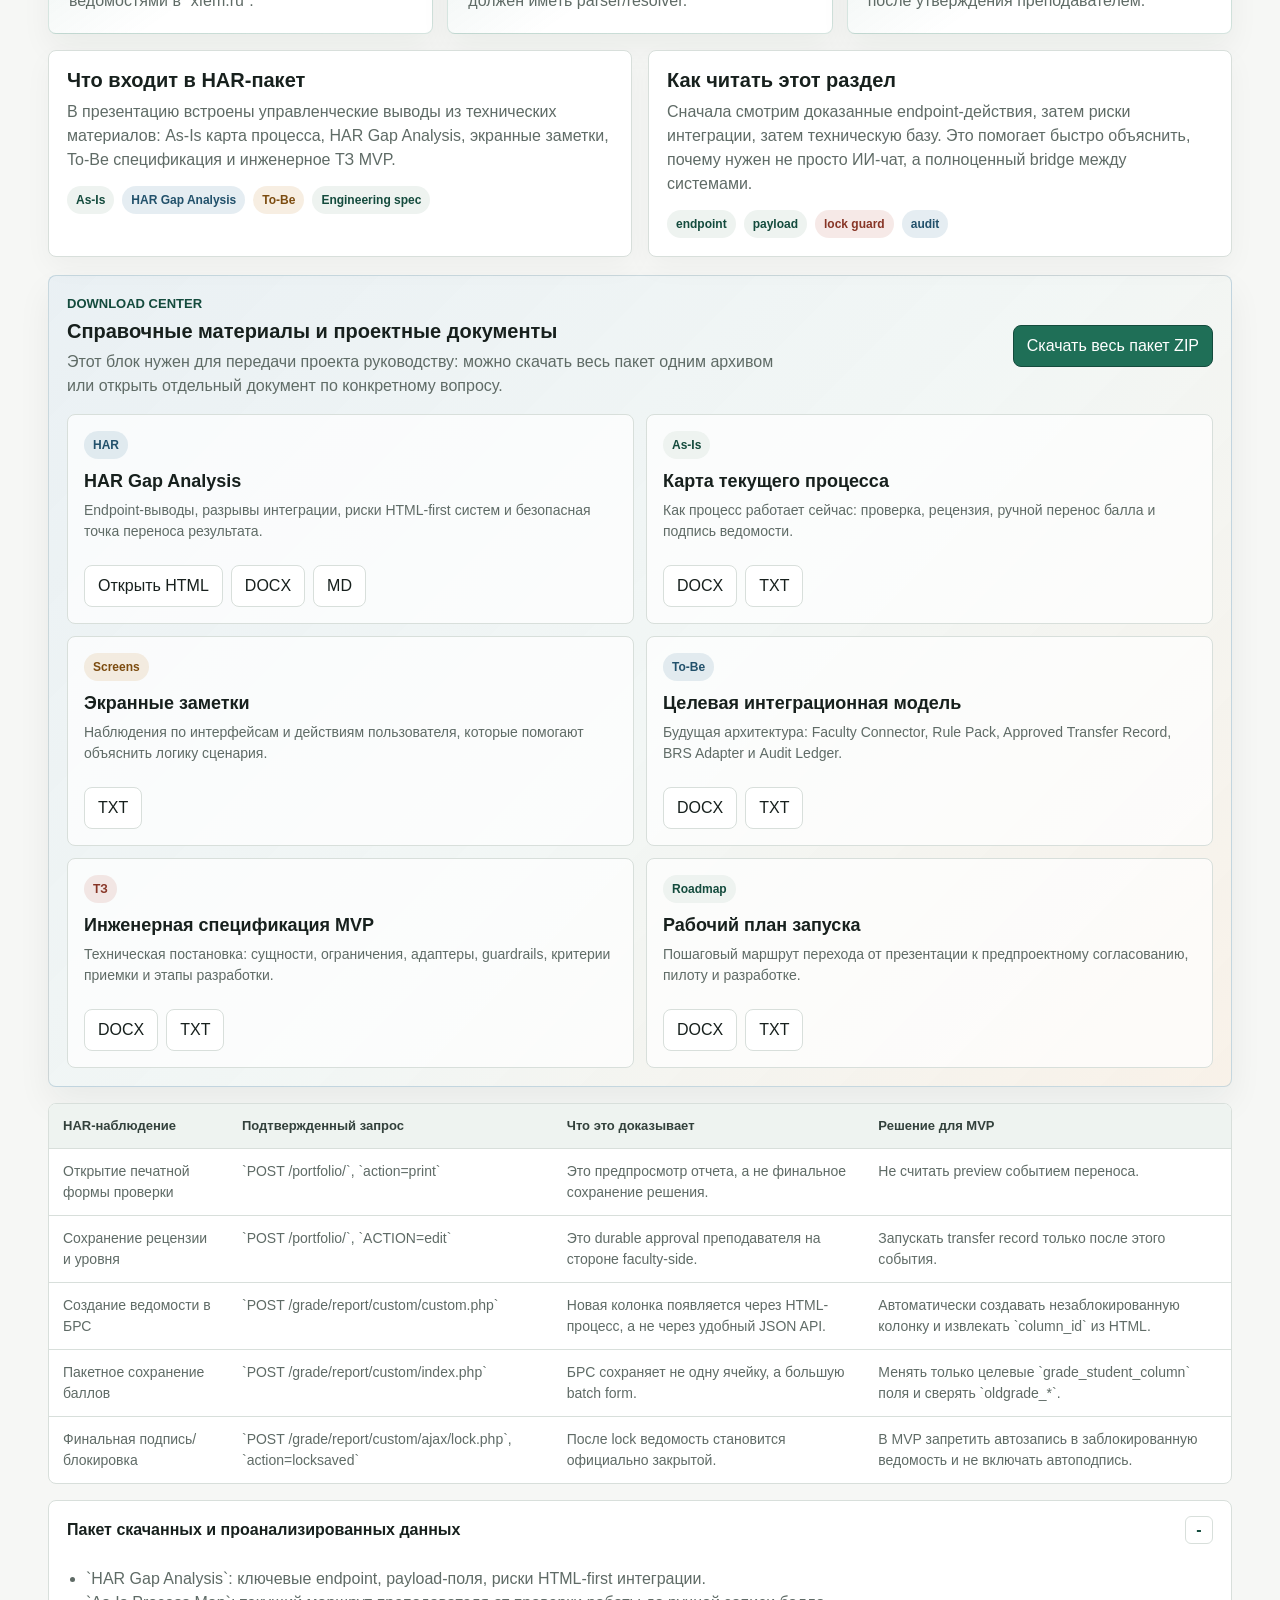
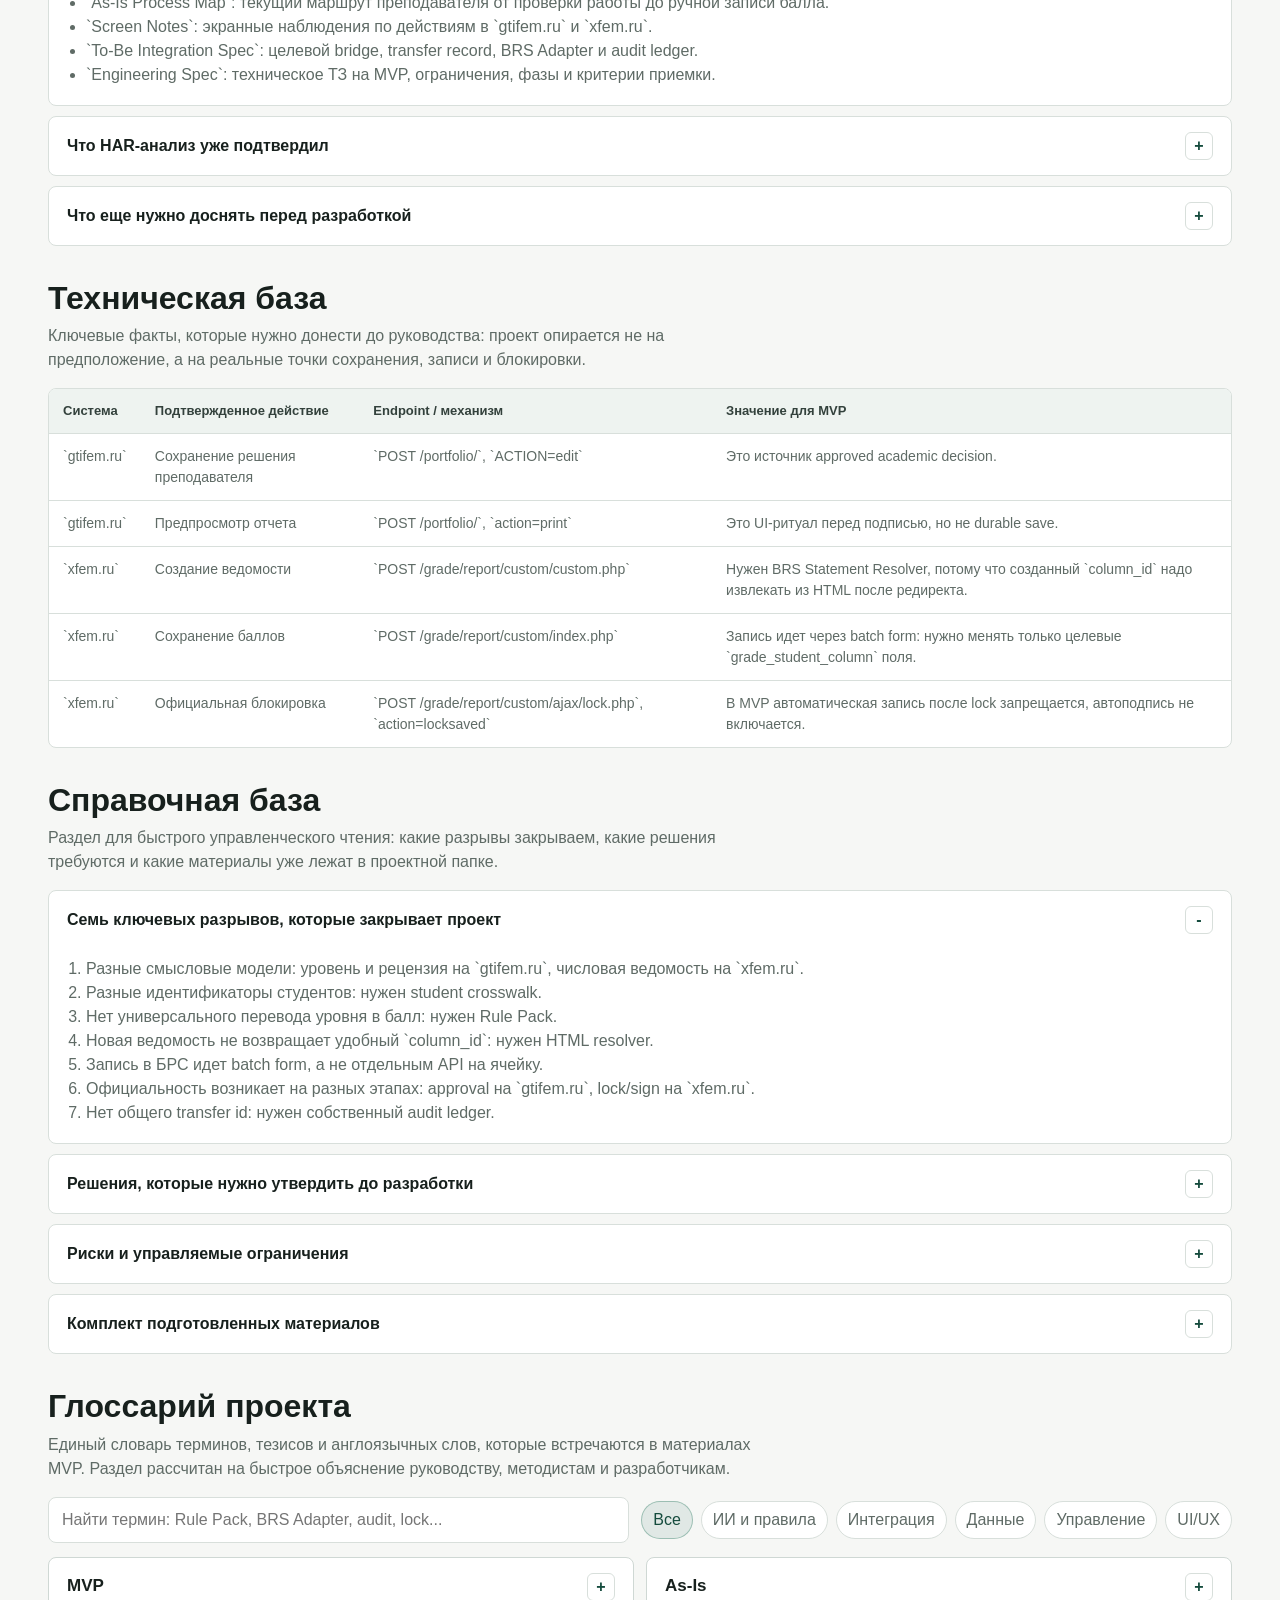
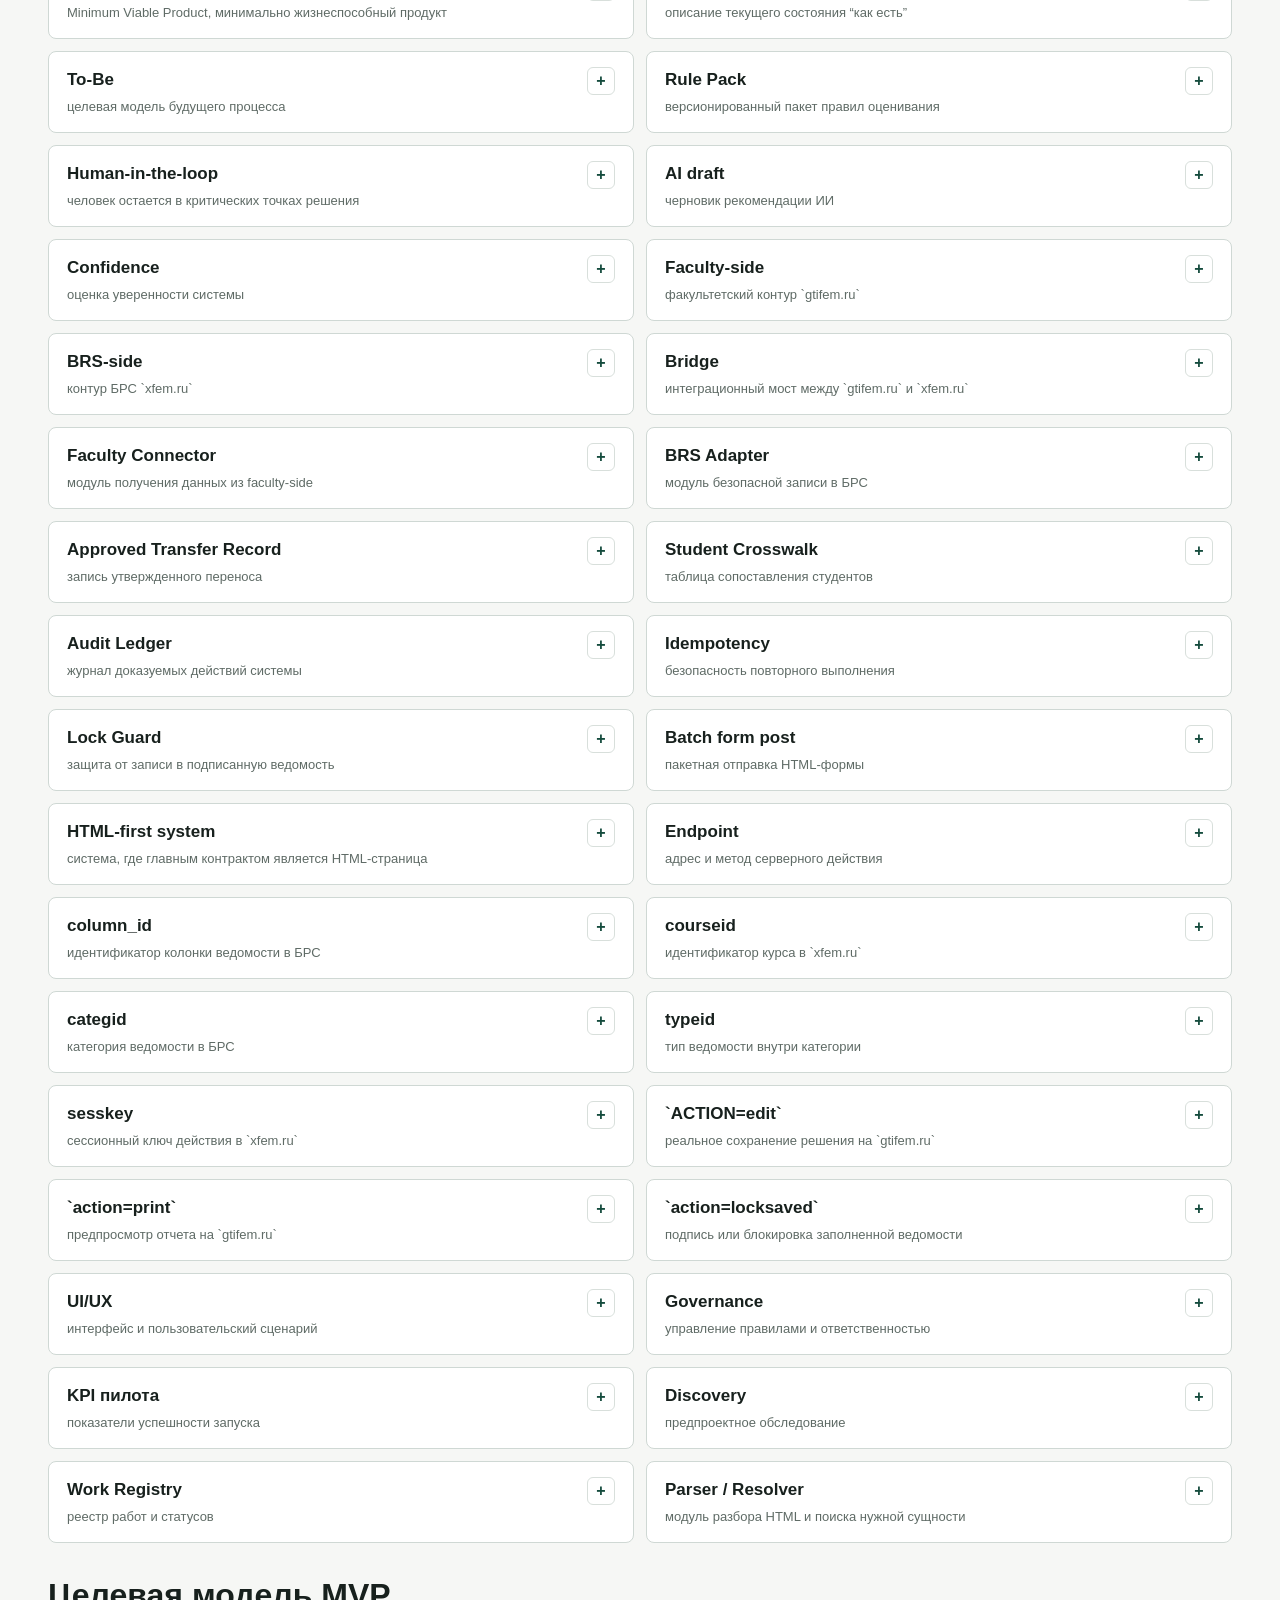
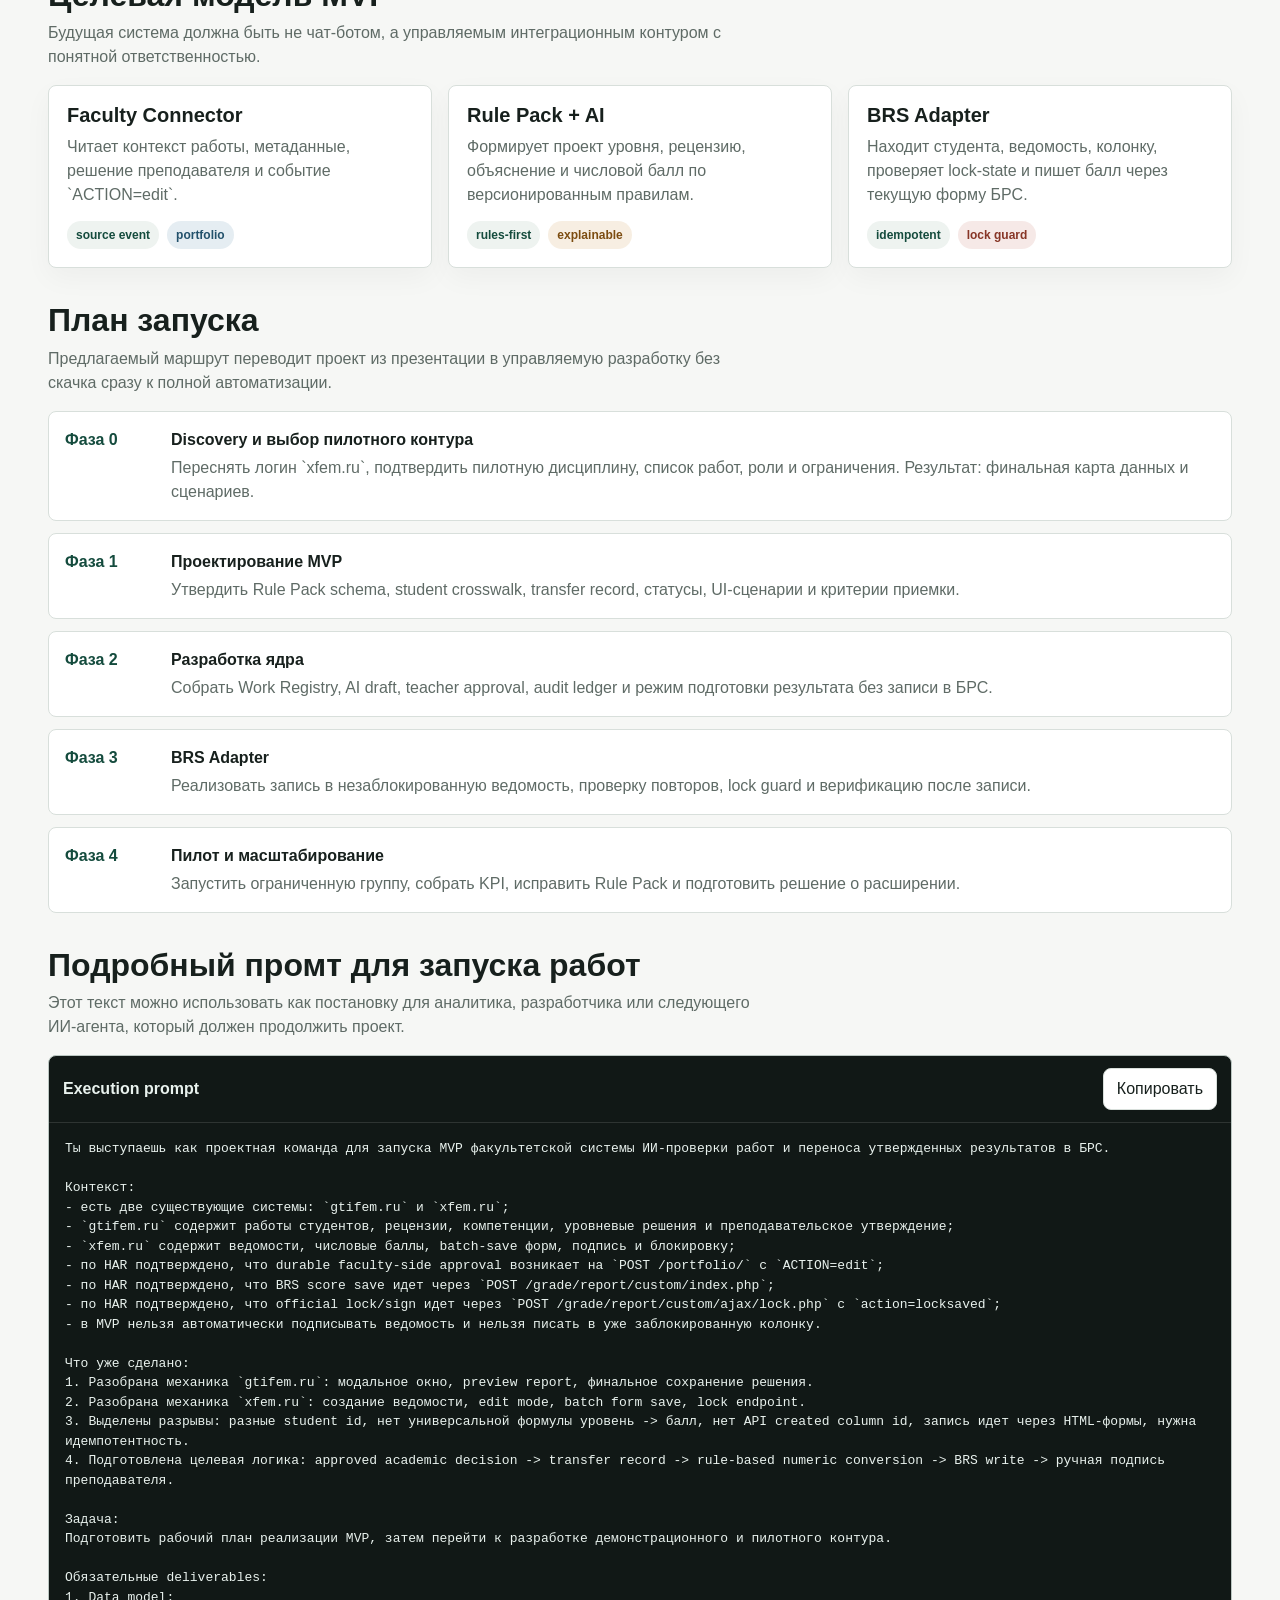
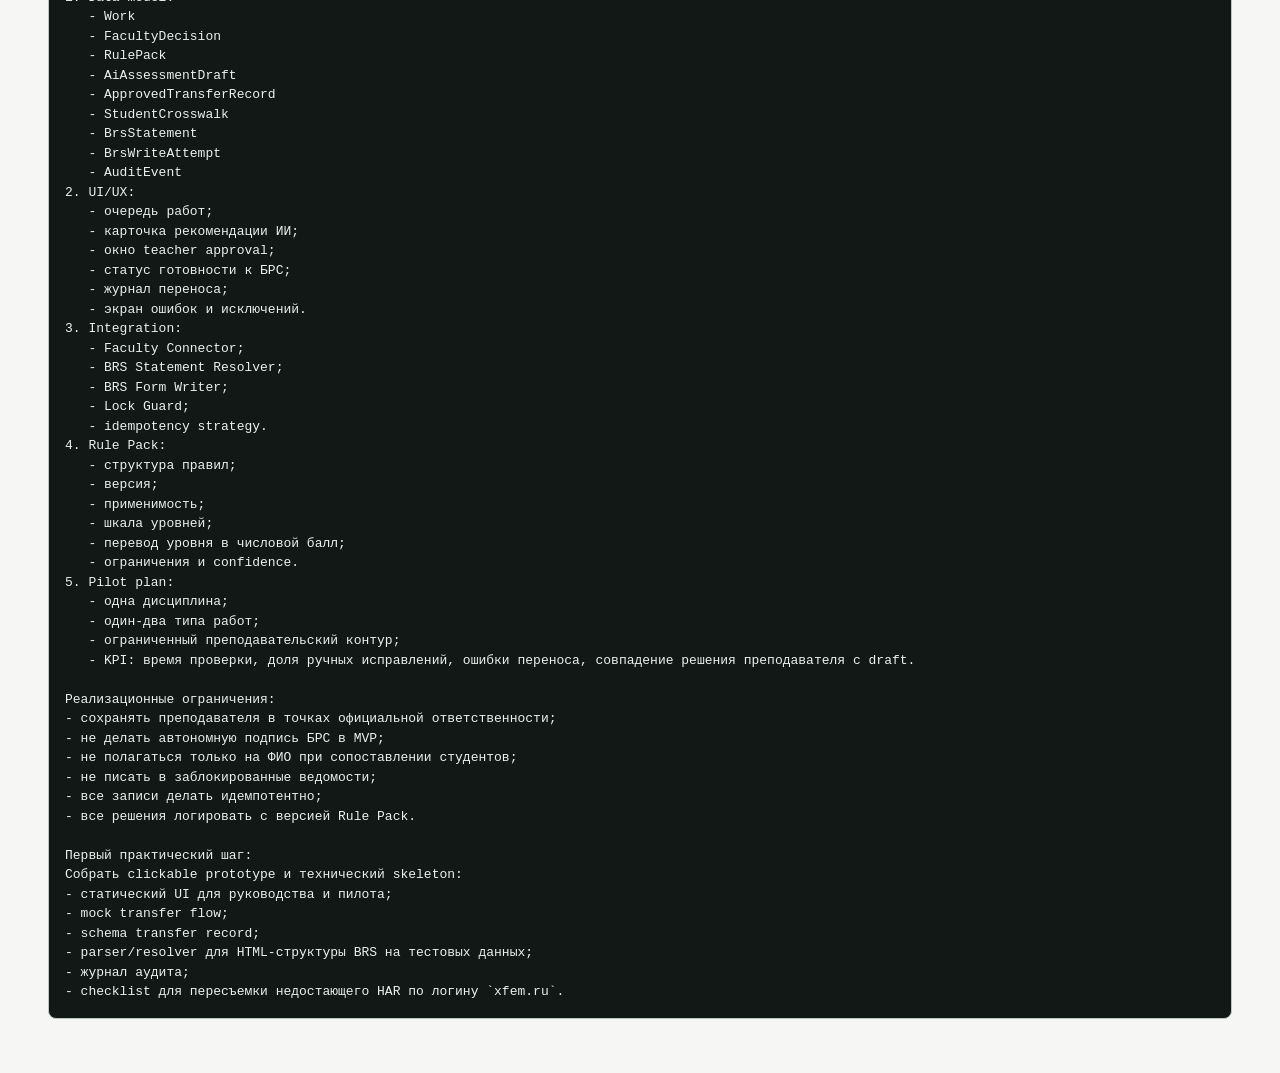
==== commit 688503dc: "Add files via upload" ====
--- a/index.html
+++ b/index.html
@@ -6,7 +6,7 @@
   <meta name="author" content="Морозов Артём Михайлович">
   <meta name="project-author" content="Морозов Артём Михайлович, преподаватель модуля Введение в ИТ, младший научный сотрудник, mam@gtifem.ru, 89215550212">
   <title>Проект MVP: ИИ-проверка и перенос баллов в БРС</title>
-  <link rel="stylesheet" href="assets/styles.css">
+  <link rel="stylesheet" href="styles.css">
 </head>
 <body>
   <div class="shell">
@@ -24,6 +24,8 @@
       <nav class="nav" aria-label="Разделы">
         <a class="is-active" href="#summary">Кратко</a>
         <a href="#done">Что сделано</a>
+        <a href="#har-analysis">HAR-анализ</a>
+        <a href="#document-center">Документы</a>
         <a href="#evidence">Техническая база</a>
         <a href="#reference">Справочник</a>
         <a href="#glossary">Глоссарий</a>
@@ -60,7 +62,7 @@
           </div>
         </div>
         <div class="actions">
-          <a class="btn" href="../docs/fem_har_gap_analysis_mvp_2026-04-26.md">HAR-анализ</a>
+          <a class="btn" href="#har-analysis">HAR-анализ</a>
           <a class="btn btn--primary" href="demo.html">Открыть демо</a>
         </div>
       </header>
@@ -150,6 +152,219 @@
           </div>
         </section>
 
+        <section class="section" id="har-analysis">
+          <div class="section__head">
+            <div>
+              <div class="eyebrow">Evidence package / HAR</div>
+              <h2>HAR-аналитика и пакет разобранных данных</h2>
+              <p>Отдельный раздел для демонстрации руководству: какие браузерные сценарии были сняты, какие серверные действия найдены и почему текущая архитектура MVP опирается на реальные запросы, а не на предположение.</p>
+            </div>
+          </div>
+
+          <div class="har-board">
+            <article class="har-snapshot">
+              <span class="tag tag--blue">Пакет анализа</span>
+              <strong>9 HAR-файлов</strong>
+              <p>Разобраны и сопоставлены действия преподавателя в `gtifem.ru` и операции с ведомостями в `xfem.ru`.</p>
+            </article>
+            <article class="har-snapshot">
+              <span class="tag">Источник фактов</span>
+              <strong>HTML-form flow</strong>
+              <p>Ключевые операции идут через формы, hidden-поля и POST-запросы, поэтому MVP должен иметь parser/resolver.</p>
+            </article>
+            <article class="har-snapshot">
+              <span class="tag tag--amber">Главный вывод</span>
+              <strong>Запись до lock</strong>
+              <p>Безопасная точка переноса балла находится до официальной блокировки ведомости и после утверждения преподавателем.</p>
+            </article>
+          </div>
+
+          <div class="grid grid--2 har-package">
+            <article class="card">
+              <h3>Что входит в HAR-пакет</h3>
+              <p>В презентацию встроены управленческие выводы из технических материалов: As-Is карта процесса, HAR Gap Analysis, экранные заметки, To-Be спецификация и инженерное ТЗ MVP.</p>
+              <div class="tag-row">
+                <span class="tag">As-Is</span>
+                <span class="tag tag--blue">HAR Gap Analysis</span>
+                <span class="tag tag--amber">To-Be</span>
+                <span class="tag">Engineering spec</span>
+              </div>
+            </article>
+            <article class="card">
+              <h3>Как читать этот раздел</h3>
+              <p>Сначала смотрим доказанные endpoint-действия, затем риски интеграции, затем техническую базу. Это помогает быстро объяснить, почему нужен не просто ИИ-чат, а полноценный bridge между системами.</p>
+              <div class="tag-row">
+                <span class="tag">endpoint</span>
+                <span class="tag">payload</span>
+                <span class="tag tag--red">lock guard</span>
+                <span class="tag tag--blue">audit</span>
+              </div>
+            </article>
+          </div>
+
+          <div class="document-center" id="document-center">
+            <div class="document-center__hero">
+              <div>
+                <div class="eyebrow">Download center</div>
+                <h3>Справочные материалы и проектные документы</h3>
+                <p>Этот блок нужен для передачи проекта руководству: можно скачать весь пакет одним архивом или открыть отдельный документ по конкретному вопросу.</p>
+              </div>
+              <a class="btn btn--primary" href="downloads/project-documents.zip" download>Скачать весь пакет ZIP</a>
+            </div>
+
+            <div class="document-grid">
+              <article class="document-card">
+                <div>
+                  <span class="tag tag--blue">HAR</span>
+                  <h4>HAR Gap Analysis</h4>
+                  <p>Endpoint-выводы, разрывы интеграции, риски HTML-first систем и безопасная точка переноса результата.</p>
+                </div>
+                <div class="document-actions">
+                  <a class="btn" href="docs/fem_har_gap_analysis_mvp_2026-04-26.html" target="_blank" rel="noopener">Открыть HTML</a>
+                  <a class="btn" href="docs/fem_har_gap_analysis_mvp_2026-04-26.docx" download>DOCX</a>
+                  <a class="btn" href="docs/fem_har_gap_analysis_mvp_2026-04-26.md" download>MD</a>
+                </div>
+              </article>
+
+              <article class="document-card">
+                <div>
+                  <span class="tag">As-Is</span>
+                  <h4>Карта текущего процесса</h4>
+                  <p>Как процесс работает сейчас: проверка, рецензия, ручной перенос балла и подпись ведомости.</p>
+                </div>
+                <div class="document-actions">
+                  <a class="btn" href="docs/fem_asis_process_map_2026-04-26.docx" download>DOCX</a>
+                  <a class="btn" href="docs/fem_asis_process_map_2026-04-26.txt" download>TXT</a>
+                </div>
+              </article>
+
+              <article class="document-card">
+                <div>
+                  <span class="tag tag--amber">Screens</span>
+                  <h4>Экранные заметки</h4>
+                  <p>Наблюдения по интерфейсам и действиям пользователя, которые помогают объяснить логику сценария.</p>
+                </div>
+                <div class="document-actions">
+                  <a class="btn" href="docs/fem_asis_screen_notes_2026-04-26.txt" download>TXT</a>
+                </div>
+              </article>
+
+              <article class="document-card">
+                <div>
+                  <span class="tag tag--blue">To-Be</span>
+                  <h4>Целевая интеграционная модель</h4>
+                  <p>Будущая архитектура: Faculty Connector, Rule Pack, Approved Transfer Record, BRS Adapter и Audit Ledger.</p>
+                </div>
+                <div class="document-actions">
+                  <a class="btn" href="docs/fem_tobe_integration_spec_mvp_2026-04-26.docx" download>DOCX</a>
+                  <a class="btn" href="docs/fem_tobe_integration_spec_mvp_2026-04-26.txt" download>TXT</a>
+                </div>
+              </article>
+
+              <article class="document-card">
+                <div>
+                  <span class="tag tag--red">ТЗ</span>
+                  <h4>Инженерная спецификация MVP</h4>
+                  <p>Техническая постановка: сущности, ограничения, адаптеры, guardrails, критерии приемки и этапы разработки.</p>
+                </div>
+                <div class="document-actions">
+                  <a class="btn" href="docs/fem_mvp_engineering_spec_2026-04-26.docx" download>DOCX</a>
+                  <a class="btn" href="docs/fem_mvp_engineering_spec_2026-04-26.txt" download>TXT</a>
+                </div>
+              </article>
+
+              <article class="document-card">
+                <div>
+                  <span class="tag">Roadmap</span>
+                  <h4>Рабочий план запуска</h4>
+                  <p>Пошаговый маршрут перехода от презентации к предпроектному согласованию, пилоту и разработке.</p>
+                </div>
+                <div class="document-actions">
+                  <a class="btn" href="docs/fem_ai_mvp_workplan_2026.docx" download>DOCX</a>
+                  <a class="btn" href="docs/fem_ai_mvp_workplan_2026.txt" download>TXT</a>
+                </div>
+              </article>
+            </div>
+          </div>
+
+          <div class="table-wrap har-table">
+            <table>
+              <thead>
+                <tr>
+                  <th>HAR-наблюдение</th>
+                  <th>Подтвержденный запрос</th>
+                  <th>Что это доказывает</th>
+                  <th>Решение для MVP</th>
+                </tr>
+              </thead>
+              <tbody>
+                <tr>
+                  <td>Открытие печатной формы проверки</td>
+                  <td>`POST /portfolio/`, `action=print`</td>
+                  <td>Это предпросмотр отчета, а не финальное сохранение решения.</td>
+                  <td>Не считать preview событием переноса.</td>
+                </tr>
+                <tr>
+                  <td>Сохранение рецензии и уровня</td>
+                  <td>`POST /portfolio/`, `ACTION=edit`</td>
+                  <td>Это durable approval преподавателя на стороне faculty-side.</td>
+                  <td>Запускать transfer record только после этого события.</td>
+                </tr>
+                <tr>
+                  <td>Создание ведомости в БРС</td>
+                  <td>`POST /grade/report/custom/custom.php`</td>
+                  <td>Новая колонка появляется через HTML-процесс, а не через удобный JSON API.</td>
+                  <td>Автоматически создавать незаблокированную колонку и извлекать `column_id` из HTML.</td>
+                </tr>
+                <tr>
+                  <td>Пакетное сохранение баллов</td>
+                  <td>`POST /grade/report/custom/index.php`</td>
+                  <td>БРС сохраняет не одну ячейку, а большую batch form.</td>
+                  <td>Менять только целевые `grade_student_column` поля и сверять `oldgrade_*`.</td>
+                </tr>
+                <tr>
+                  <td>Финальная подпись/блокировка</td>
+                  <td>`POST /grade/report/custom/ajax/lock.php`, `action=locksaved`</td>
+                  <td>После lock ведомость становится официально закрытой.</td>
+                  <td>В MVP запретить автозапись в заблокированную ведомость и не включать автоподпись.</td>
+                </tr>
+              </tbody>
+            </table>
+          </div>
+
+          <div class="accordion har-accordion">
+            <details open>
+              <summary>Пакет скачанных и проанализированных данных</summary>
+              <div class="details-body">
+                <ul>
+                  <li>`HAR Gap Analysis`: ключевые endpoint, payload-поля, риски HTML-first интеграции.</li>
+                  <li>`As-Is Process Map`: текущий маршрут преподавателя от проверки работы до ручной записи балла.</li>
+                  <li>`Screen Notes`: экранные наблюдения по действиям в `gtifem.ru` и `xfem.ru`.</li>
+                  <li>`To-Be Integration Spec`: целевой bridge, transfer record, BRS Adapter и audit ledger.</li>
+                  <li>`Engineering Spec`: техническое ТЗ на MVP, ограничения, фазы и критерии приемки.</li>
+                </ul>
+              </div>
+            </details>
+            <details>
+              <summary>Что HAR-анализ уже подтвердил</summary>
+              <div class="details-body">
+                <p>Подтверждена рабочая интеграционная точка: ИИ и bridge должны включаться после сохранения решения преподавателя и до блокировки БРС. Это сохраняет преподавателя в официальной зоне ответственности и позволяет автоматизировать перенос без опасной автоподписи.</p>
+              </div>
+            </details>
+            <details>
+              <summary>Что еще нужно доснять перед разработкой</summary>
+              <div class="details-body">
+                <ul>
+                  <li>Свежий логин и получение актуального `sesskey` в `xfem.ru`.</li>
+                  <li>Повторное открытие уже созданной ведомости и проверка lock-state.</li>
+                  <li>Ошибочный сценарий: попытка записи в заблокированную ведомость.</li>
+                  <li>Сценарий массового сохранения нескольких студентов в одной колонке.</li>
+                </ul>
+              </div>
+            </details>
+          </div>
+        </section>
+
         <section class="section" id="evidence">
           <div class="section__head">
             <div>
@@ -255,11 +470,9 @@
               <summary>Комплект подготовленных материалов</summary>
               <div class="details-body">
                 <ul>
-                  <li><a href="../docs/fem_har_gap_analysis_mvp_2026-04-26.md">HAR Gap Analysis в Markdown</a></li>
-                  <li><a href="../docs/fem_har_gap_analysis_mvp_2026-04-26.docx">HAR Gap Analysis в DOCX</a></li>
-                  <li><a href="../docs/fem_tobe_integration_spec_mvp_2026-04-26.docx">To-Be Integration Specification</a></li>
-                  <li><a href="../docs/fem_mvp_engineering_spec_2026-04-26.docx">Инженерное ТЗ на MVP</a></li>
-                  <li><a href="../docs/fem_ai_mvp_workplan_2026.docx">Рабочий план запуска MVP</a></li>
+                  <li><a href="#har-analysis">HAR Gap Analysis: ключевые выводы встроены в отдельный раздел HAR-аналитики</a></li>
+                  <li><a href="#model">To-Be Integration Specification: целевая модель встроена в этот раздел</a></li>
+                  <li><a href="#roadmap">Инженерное ТЗ и рабочий план: основные шаги встроены в план запуска</a></li>
                   <li><a href="demo.html">HTML-демо будущего рабочего сайта</a></li>
                 </ul>
               </div>
@@ -726,6 +939,6 @@
     </main>
   </div>
   <div class="toast" data-toast></div>
-  <script src="assets/app.js"></script>
+  <script src="app.js"></script>
 </body>
 </html>
--- a/styles.css
+++ b/styles.css
@@ -0,0 +1,1398 @@
+:root {
+  --bg: #f6f7f5;
+  --surface: #ffffff;
+  --surface-soft: #eef3f0;
+  --ink: #17201d;
+  --muted: #5f6b66;
+  --line: #d8dfdb;
+  --green: #1f6f57;
+  --green-dark: #144b3d;
+  --amber: #bf7b24;
+  --red: #b64e3c;
+  --blue: #2f6f91;
+  --violet: #695b8f;
+  --shadow: 0 18px 40px rgba(24, 32, 29, 0.08);
+  --radius: 8px;
+}
+
+* {
+  box-sizing: border-box;
+}
+
+html {
+  scroll-behavior: smooth;
+}
+
+body {
+  margin: 0;
+  background: var(--bg);
+  color: var(--ink);
+  font-family: "Aptos", "Segoe UI", sans-serif;
+  font-size: 16px;
+  line-height: 1.5;
+  overflow-x: hidden;
+}
+
+a {
+  color: inherit;
+}
+
+button,
+input,
+select,
+textarea {
+  font: inherit;
+}
+
+.shell {
+  min-height: 100vh;
+  display: block;
+  overflow-x: clip;
+}
+
+.side {
+  position: fixed;
+  inset: 0 auto 0 0;
+  top: 0;
+  z-index: 40;
+  height: 100vh;
+  width: min(320px, calc(100vw - 36px));
+  min-width: 0;
+  padding: 28px 20px;
+  background: #17201d;
+  color: #f8fbf8;
+  border-right: 1px solid rgba(255, 255, 255, 0.12);
+  display: flex;
+  flex-direction: column;
+  overflow: hidden;
+  box-shadow: 28px 0 70px rgba(23, 32, 29, 0.28);
+  transform: translateX(0);
+  transition: transform 180ms ease, visibility 180ms ease;
+}
+
+.shell.is-sidebar-collapsed .side {
+  pointer-events: none;
+  transform: translateX(-105%);
+  visibility: hidden;
+}
+
+.sidebar-backdrop {
+  position: fixed;
+  inset: 0;
+  z-index: 30;
+  border: 0;
+  background: rgba(23, 32, 29, 0.34);
+  backdrop-filter: blur(3px);
+  opacity: 1;
+  cursor: pointer;
+  transition: opacity 180ms ease, visibility 180ms ease;
+}
+
+.shell.is-sidebar-collapsed .sidebar-backdrop {
+  pointer-events: none;
+  opacity: 0;
+  visibility: hidden;
+}
+
+.side__top {
+  display: flex;
+  align-items: flex-start;
+  justify-content: space-between;
+  gap: 14px;
+}
+
+.brand {
+  display: grid;
+  gap: 4px;
+  margin-bottom: 28px;
+  min-width: 0;
+}
+
+.brand__mark {
+  width: 42px;
+  height: 42px;
+  display: grid;
+  place-items: center;
+  border: 1px solid rgba(255, 255, 255, 0.26);
+  background: linear-gradient(135deg, #2f6f91, #1f6f57 62%, #bf7b24);
+  border-radius: 8px;
+  font-weight: 800;
+  letter-spacing: 0;
+}
+
+.brand__title {
+  font-size: 18px;
+  font-weight: 760;
+}
+
+.brand__caption {
+  color: rgba(248, 251, 248, 0.72);
+  font-size: 13px;
+}
+
+.icon-btn {
+  width: 40px;
+  height: 40px;
+  flex: 0 0 auto;
+  display: inline-grid;
+  place-items: center;
+  border: 1px solid var(--line);
+  border-radius: 8px;
+  background: var(--surface);
+  color: var(--ink);
+  cursor: pointer;
+}
+
+.icon-btn:hover {
+  border-color: #aebbb5;
+}
+
+.icon-btn--dark {
+  border-color: rgba(255, 255, 255, 0.18);
+  background: rgba(255, 255, 255, 0.08);
+  color: #f8fbf8;
+}
+
+.icon-btn--dark:hover {
+  border-color: rgba(255, 255, 255, 0.34);
+}
+
+.menu-icon {
+  width: 18px;
+  height: 12px;
+  position: relative;
+  display: inline-block;
+}
+
+.menu-icon::before,
+.menu-icon::after,
+.menu-icon span {
+  content: "";
+  position: absolute;
+  left: 0;
+  width: 18px;
+  height: 2px;
+  border-radius: 999px;
+  background: currentColor;
+}
+
+.menu-icon::before {
+  top: 0;
+}
+
+.menu-icon span {
+  top: 5px;
+}
+
+.menu-icon::after {
+  bottom: 0;
+}
+
+.nav {
+  display: grid;
+  gap: 7px;
+  flex: 1 1 auto;
+  min-height: 0;
+  overflow-y: auto;
+  padding: 4px 0 18px;
+}
+
+.nav a {
+  display: flex;
+  align-items: center;
+  min-height: 40px;
+  padding: 9px 11px;
+  border-radius: 8px;
+  text-decoration: none;
+  color: rgba(248, 251, 248, 0.78);
+}
+
+.nav a:hover,
+.nav a.is-active {
+  background: rgba(255, 255, 255, 0.1);
+  color: #fff;
+}
+
+.side-demo-link {
+  flex: 0 0 auto;
+  min-height: 50px;
+  display: flex;
+  align-items: center;
+  justify-content: center;
+  margin-top: 14px;
+  padding: 12px 14px;
+  border: 1px solid rgba(255, 255, 255, 0.22);
+  border-radius: 8px;
+  background: linear-gradient(135deg, rgba(47, 111, 145, 0.5), rgba(31, 111, 87, 0.72));
+  color: #fff;
+  text-decoration: none;
+  font-weight: 820;
+  box-shadow: 0 14px 28px rgba(0, 0, 0, 0.16);
+}
+
+.side-demo-link:hover {
+  border-color: rgba(255, 255, 255, 0.42);
+  transform: translateY(-1px);
+}
+
+.author-lock {
+  flex: 0 0 auto;
+  margin-top: 14px;
+  padding: 13px;
+  border: 1px solid rgba(191, 123, 36, 0.38);
+  border-radius: 8px;
+  background:
+    linear-gradient(135deg, rgba(191, 123, 36, 0.12), rgba(31, 111, 87, 0.1)),
+    rgba(255, 255, 255, 0.04);
+  color: rgba(248, 251, 248, 0.88);
+  font-size: 12px;
+}
+
+.author-lock__head {
+  display: flex;
+  align-items: center;
+  justify-content: space-between;
+  gap: 10px;
+  margin-bottom: 9px;
+}
+
+.author-lock__head span {
+  min-height: 24px;
+  display: inline-flex;
+  align-items: center;
+  padding: 3px 7px;
+  border-radius: 999px;
+  background: rgba(191, 123, 36, 0.2);
+  color: #f5d6aa;
+  font-size: 10px;
+  font-weight: 820;
+  letter-spacing: 0;
+}
+
+.author-lock__head strong {
+  color: #fff;
+}
+
+.author-lock p {
+  margin: 6px 0 0;
+}
+
+.author-lock a {
+  color: #fff;
+  text-decoration: none;
+  overflow-wrap: anywhere;
+}
+
+.author-lock a:hover {
+  text-decoration: underline;
+}
+
+.side__footer {
+  flex: 0 0 auto;
+  margin-top: 18px;
+  padding: 14px;
+  border: 1px solid rgba(255, 255, 255, 0.14);
+  border-radius: 8px;
+  color: rgba(248, 251, 248, 0.76);
+  font-size: 13px;
+}
+
+.main {
+  min-width: 0;
+  width: 100%;
+}
+
+.topbar {
+  min-height: 72px;
+  display: flex;
+  align-items: center;
+  justify-content: space-between;
+  gap: 16px;
+  padding: 18px clamp(20px, 4vw, 48px);
+  border-bottom: 1px solid var(--line);
+  background: rgba(246, 247, 245, 0.9);
+  backdrop-filter: blur(10px);
+  position: sticky;
+  top: 0;
+  z-index: 10;
+}
+
+.topbar__left {
+  display: flex;
+  align-items: center;
+  gap: 12px;
+  min-width: 0;
+}
+
+.topbar__meta {
+  display: flex;
+  align-items: center;
+  gap: 10px;
+  color: var(--muted);
+  font-size: 14px;
+  min-width: 0;
+}
+
+.topbar__meta span:last-child {
+  overflow: hidden;
+  text-overflow: ellipsis;
+  white-space: nowrap;
+}
+
+.status-dot {
+  width: 9px;
+  height: 9px;
+  border-radius: 999px;
+  background: var(--green);
+  box-shadow: 0 0 0 5px rgba(31, 111, 87, 0.12);
+}
+
+.actions {
+  display: flex;
+  gap: 10px;
+  flex-wrap: wrap;
+}
+
+.btn {
+  min-height: 38px;
+  display: inline-flex;
+  align-items: center;
+  justify-content: center;
+  gap: 8px;
+  padding: 8px 13px;
+  border: 1px solid var(--line);
+  border-radius: 8px;
+  background: var(--surface);
+  color: var(--ink);
+  text-decoration: none;
+  cursor: pointer;
+}
+
+.btn:hover {
+  border-color: #aebbb5;
+}
+
+.btn--primary {
+  border-color: var(--green-dark);
+  background: var(--green);
+  color: #fff;
+}
+
+.btn--primary:hover {
+  border-color: var(--green-dark);
+  background: var(--green-dark);
+}
+
+.btn--danger {
+  border-color: rgba(182, 78, 60, 0.5);
+  color: var(--red);
+}
+
+.btn[disabled] {
+  cursor: not-allowed;
+  opacity: 0.55;
+}
+
+.content {
+  padding: 30px clamp(20px, 4vw, 48px) 54px;
+}
+
+.intro {
+  display: grid;
+  grid-template-columns: minmax(0, 1.25fr) minmax(280px, 0.75fr);
+  gap: 24px;
+  align-items: stretch;
+  margin-bottom: 28px;
+}
+
+.hero-panel {
+  padding: clamp(24px, 4vw, 38px);
+  border: 1px solid var(--line);
+  border-radius: 8px;
+  background:
+    linear-gradient(135deg, rgba(31, 111, 87, 0.12), rgba(47, 111, 145, 0.08) 45%, rgba(191, 123, 36, 0.12)),
+    var(--surface);
+  box-shadow: var(--shadow);
+}
+
+.eyebrow {
+  color: var(--green-dark);
+  font-size: 13px;
+  font-weight: 760;
+  text-transform: uppercase;
+}
+
+h1,
+h2,
+h3 {
+  margin: 0;
+  line-height: 1.14;
+  letter-spacing: 0;
+}
+
+h1 {
+  max-width: 940px;
+  margin-top: 10px;
+  font-size: clamp(34px, 4.6vw, 58px);
+}
+
+h2 {
+  font-size: clamp(24px, 2.5vw, 34px);
+}
+
+h3 {
+  font-size: 20px;
+}
+
+.lead {
+  max-width: 870px;
+  margin: 18px 0 0;
+  color: var(--muted);
+  font-size: 18px;
+}
+
+.metric-grid {
+  display: grid;
+  grid-template-columns: repeat(2, minmax(0, 1fr));
+  gap: 12px;
+}
+
+.metric {
+  padding: 17px;
+  border: 1px solid var(--line);
+  border-radius: 8px;
+  background: var(--surface);
+}
+
+.metric__value {
+  font-size: 28px;
+  line-height: 1;
+  font-weight: 820;
+}
+
+.metric__label {
+  margin-top: 8px;
+  color: var(--muted);
+  font-size: 13px;
+}
+
+.section {
+  margin-top: 34px;
+}
+
+.section__head {
+  display: flex;
+  justify-content: space-between;
+  gap: 16px;
+  align-items: end;
+  margin-bottom: 16px;
+}
+
+.section__head p {
+  max-width: 720px;
+  margin: 8px 0 0;
+  color: var(--muted);
+}
+
+.grid {
+  display: grid;
+  gap: 16px;
+}
+
+.grid--2 {
+  grid-template-columns: repeat(2, minmax(0, 1fr));
+}
+
+.grid--3 {
+  grid-template-columns: repeat(3, minmax(0, 1fr));
+}
+
+.card {
+  padding: 18px;
+  border: 1px solid var(--line);
+  border-radius: 8px;
+  background: var(--surface);
+  box-shadow: 0 10px 28px rgba(23, 32, 29, 0.04);
+}
+
+.card h3 {
+  margin-bottom: 8px;
+}
+
+.card p {
+  margin: 0;
+  color: var(--muted);
+}
+
+.har-board {
+  display: grid;
+  grid-template-columns: repeat(3, minmax(0, 1fr));
+  gap: 14px;
+  margin-bottom: 16px;
+}
+
+.har-snapshot {
+  min-height: 190px;
+  display: flex;
+  flex-direction: column;
+  align-items: flex-start;
+  justify-content: space-between;
+  gap: 16px;
+  padding: 20px;
+  border: 1px solid rgba(31, 111, 87, 0.18);
+  border-radius: 8px;
+  background:
+    linear-gradient(145deg, rgba(31, 111, 87, 0.12), rgba(255, 255, 255, 0) 58%),
+    var(--surface);
+  box-shadow: 0 14px 30px rgba(23, 32, 29, 0.05);
+}
+
+.har-snapshot strong {
+  display: block;
+  color: var(--ink);
+  font-size: clamp(26px, 3vw, 38px);
+  line-height: 1;
+}
+
+.har-snapshot p {
+  margin: 0;
+  color: var(--muted);
+}
+
+.har-package {
+  margin-bottom: 16px;
+}
+
+.har-table {
+  margin-top: 16px;
+}
+
+.har-accordion {
+  margin-top: 16px;
+}
+
+.document-center {
+  scroll-margin-top: 96px;
+  margin: 18px 0 16px;
+  padding: 18px;
+  border: 1px solid rgba(47, 111, 145, 0.22);
+  border-radius: 8px;
+  background:
+    linear-gradient(135deg, rgba(47, 111, 145, 0.1), rgba(31, 111, 87, 0.06) 52%, rgba(191, 123, 36, 0.1)),
+    var(--surface);
+  box-shadow: 0 16px 34px rgba(23, 32, 29, 0.06);
+}
+
+.document-center__hero {
+  display: flex;
+  align-items: center;
+  justify-content: space-between;
+  gap: 18px;
+  margin-bottom: 16px;
+}
+
+.document-center__hero h3 {
+  margin-top: 6px;
+}
+
+.document-center__hero p {
+  max-width: 720px;
+  margin: 8px 0 0;
+  color: var(--muted);
+}
+
+.document-grid {
+  display: grid;
+  grid-template-columns: repeat(2, minmax(0, 1fr));
+  gap: 12px;
+}
+
+.document-card {
+  min-height: 210px;
+  display: flex;
+  flex-direction: column;
+  justify-content: space-between;
+  gap: 18px;
+  padding: 16px;
+  border: 1px solid var(--line);
+  border-radius: 8px;
+  background: rgba(255, 255, 255, 0.72);
+}
+
+.document-card h4 {
+  margin: 12px 0 7px;
+  color: var(--ink);
+  font-size: 18px;
+  line-height: 1.18;
+}
+
+.document-card p {
+  margin: 0;
+  color: var(--muted);
+  font-size: 14px;
+}
+
+.document-actions {
+  display: flex;
+  flex-wrap: wrap;
+  gap: 8px;
+}
+
+.tag-row {
+  display: flex;
+  flex-wrap: wrap;
+  gap: 8px;
+  margin-top: 14px;
+}
+
+.tag {
+  display: inline-flex;
+  align-items: center;
+  min-height: 28px;
+  padding: 4px 9px;
+  border-radius: 999px;
+  background: var(--surface-soft);
+  color: var(--green-dark);
+  font-size: 12px;
+  font-weight: 700;
+}
+
+.tag--amber {
+  color: #7c4c10;
+  background: rgba(191, 123, 36, 0.13);
+}
+
+.tag--red {
+  color: #873526;
+  background: rgba(182, 78, 60, 0.12);
+}
+
+.tag--blue {
+  color: #22516b;
+  background: rgba(47, 111, 145, 0.12);
+}
+
+.accordion {
+  display: grid;
+  gap: 10px;
+}
+
+details {
+  border: 1px solid var(--line);
+  border-radius: 8px;
+  background: var(--surface);
+  overflow: hidden;
+}
+
+summary {
+  min-height: 54px;
+  display: flex;
+  align-items: center;
+  justify-content: space-between;
+  gap: 18px;
+  padding: 15px 18px;
+  cursor: pointer;
+  font-weight: 760;
+  list-style: none;
+}
+
+summary::-webkit-details-marker {
+  display: none;
+}
+
+summary::after {
+  content: "+";
+  width: 26px;
+  height: 26px;
+  flex: 0 0 auto;
+  display: grid;
+  place-items: center;
+  border: 1px solid var(--line);
+  border-radius: 6px;
+  color: var(--green-dark);
+}
+
+details[open] summary::after {
+  content: "-";
+}
+
+.details-body {
+  padding: 0 18px 18px;
+  color: var(--muted);
+}
+
+.details-body p {
+  margin: 0 0 10px;
+}
+
+.details-body ul,
+.details-body ol {
+  margin: 8px 0 0 19px;
+  padding: 0;
+}
+
+.table-wrap {
+  overflow-x: auto;
+  border: 1px solid var(--line);
+  border-radius: 8px;
+  background: var(--surface);
+}
+
+table {
+  width: 100%;
+  border-collapse: collapse;
+  min-width: 760px;
+}
+
+th,
+td {
+  padding: 12px 14px;
+  border-bottom: 1px solid var(--line);
+  text-align: left;
+  vertical-align: top;
+}
+
+th {
+  background: #eef3f0;
+  color: #33413c;
+  font-size: 13px;
+}
+
+td {
+  color: var(--muted);
+  font-size: 14px;
+}
+
+tr:last-child td {
+  border-bottom: 0;
+}
+
+.timeline {
+  position: relative;
+  display: grid;
+  gap: 12px;
+}
+
+.timeline__item {
+  display: grid;
+  grid-template-columns: 92px minmax(0, 1fr);
+  gap: 14px;
+  padding: 16px;
+  border: 1px solid var(--line);
+  border-radius: 8px;
+  background: var(--surface);
+}
+
+.timeline__phase {
+  color: var(--green-dark);
+  font-weight: 820;
+}
+
+.timeline__item p {
+  margin: 4px 0 0;
+  color: var(--muted);
+}
+
+.glossary-tools {
+  display: grid;
+  grid-template-columns: minmax(240px, 1fr) auto;
+  gap: 12px;
+  align-items: center;
+  margin-bottom: 14px;
+}
+
+.search-field {
+  min-height: 44px;
+  width: 100%;
+  border: 1px solid var(--line);
+  border-radius: 8px;
+  background: var(--surface);
+  color: var(--ink);
+  padding: 10px 13px;
+}
+
+.search-field:focus {
+  outline: 3px solid rgba(31, 111, 87, 0.14);
+  border-color: var(--green);
+}
+
+.filter-row {
+  display: flex;
+  flex-wrap: wrap;
+  gap: 8px;
+}
+
+.filter-chip {
+  min-height: 34px;
+  padding: 6px 11px;
+  border: 1px solid var(--line);
+  border-radius: 999px;
+  background: var(--surface);
+  color: var(--muted);
+  cursor: pointer;
+}
+
+.filter-chip.is-active,
+.filter-chip:hover {
+  border-color: rgba(31, 111, 87, 0.35);
+  background: rgba(31, 111, 87, 0.1);
+  color: var(--green-dark);
+}
+
+.glossary-grid {
+  display: grid;
+  grid-template-columns: repeat(2, minmax(0, 1fr));
+  gap: 12px;
+}
+
+.glossary-card {
+  border-color: #cfd8d4;
+}
+
+.glossary-card[hidden] {
+  display: none;
+}
+
+.glossary-card summary {
+  min-height: 64px;
+  align-items: flex-start;
+}
+
+.glossary-title {
+  display: grid;
+  gap: 5px;
+}
+
+.glossary-title strong {
+  color: var(--ink);
+  font-size: 17px;
+}
+
+.glossary-title span {
+  color: var(--muted);
+  font-size: 13px;
+  font-weight: 500;
+}
+
+.glossary-meta {
+  display: flex;
+  flex-wrap: wrap;
+  gap: 7px;
+  margin: 10px 0 12px;
+}
+
+.empty-state {
+  padding: 18px;
+  border: 1px dashed #b9c5c0;
+  border-radius: 8px;
+  color: var(--muted);
+  background: rgba(255, 255, 255, 0.55);
+}
+
+.empty-state[hidden] {
+  display: none;
+}
+
+.prompt-box {
+  border: 1px solid #bac6c1;
+  border-radius: 8px;
+  background: #111816;
+  color: #e9f2ee;
+  overflow: hidden;
+}
+
+.prompt-box__head {
+  display: flex;
+  justify-content: space-between;
+  gap: 12px;
+  align-items: center;
+  padding: 12px 14px;
+  border-bottom: 1px solid rgba(255, 255, 255, 0.12);
+}
+
+.prompt-box pre {
+  margin: 0;
+  padding: 16px;
+  white-space: pre-wrap;
+  overflow: auto;
+  font-family: "SFMono-Regular", Consolas, monospace;
+  font-size: 13px;
+}
+
+.copy-note {
+  color: rgba(233, 242, 238, 0.72);
+  font-size: 13px;
+}
+
+.demo-layout {
+  display: grid;
+  grid-template-columns: 300px minmax(0, 1fr) 360px;
+  gap: 16px;
+  align-items: start;
+}
+
+.work-list {
+  display: grid;
+  gap: 10px;
+}
+
+.work-item {
+  width: 100%;
+  display: grid;
+  gap: 6px;
+  padding: 14px;
+  border: 1px solid var(--line);
+  border-radius: 8px;
+  background: var(--surface);
+  text-align: left;
+  cursor: pointer;
+}
+
+.work-item:hover,
+.work-item.is-selected {
+  border-color: var(--green);
+  box-shadow: 0 0 0 3px rgba(31, 111, 87, 0.09);
+}
+
+.work-item strong {
+  font-size: 15px;
+}
+
+.work-item span {
+  color: var(--muted);
+  font-size: 13px;
+}
+
+.panel {
+  border: 1px solid var(--line);
+  border-radius: 8px;
+  background: var(--surface);
+  box-shadow: 0 10px 28px rgba(23, 32, 29, 0.04);
+}
+
+.panel__head {
+  display: flex;
+  align-items: start;
+  justify-content: space-between;
+  gap: 14px;
+  padding: 16px;
+  border-bottom: 1px solid var(--line);
+}
+
+.panel__head p {
+  margin: 5px 0 0;
+  color: var(--muted);
+  font-size: 14px;
+}
+
+.panel__body {
+  padding: 16px;
+}
+
+.steps {
+  display: grid;
+  grid-template-columns: repeat(5, minmax(0, 1fr));
+  gap: 8px;
+  margin-bottom: 16px;
+}
+
+.step {
+  padding: 10px;
+  border: 1px solid var(--line);
+  border-radius: 8px;
+  color: var(--muted);
+  font-size: 12px;
+}
+
+.step.is-done {
+  border-color: rgba(31, 111, 87, 0.32);
+  background: rgba(31, 111, 87, 0.08);
+  color: var(--green-dark);
+}
+
+.score-card {
+  display: grid;
+  grid-template-columns: 140px minmax(0, 1fr);
+  gap: 16px;
+  align-items: center;
+  padding: 18px;
+  border: 1px solid var(--line);
+  border-radius: 8px;
+  background: linear-gradient(135deg, rgba(31, 111, 87, 0.08), rgba(191, 123, 36, 0.08));
+}
+
+.score-ring {
+  width: 124px;
+  height: 124px;
+  display: grid;
+  place-items: center;
+  border-radius: 999px;
+  background:
+    radial-gradient(circle at center, var(--surface) 56%, transparent 57%),
+    conic-gradient(var(--green) 0 74%, rgba(31, 111, 87, 0.15) 74% 100%);
+  font-size: 28px;
+  font-weight: 820;
+}
+
+.fast-toolbar {
+  display: flex;
+  align-items: center;
+  justify-content: space-between;
+  gap: 14px;
+  margin-bottom: 14px;
+  padding: 14px;
+  border: 1px solid var(--line);
+  border-radius: 8px;
+  background: var(--surface);
+}
+
+.fast-toolbar p {
+  margin: 4px 0 0;
+  color: var(--muted);
+  font-size: 14px;
+}
+
+.fast-review-list {
+  display: grid;
+  gap: 12px;
+}
+
+.fast-row {
+  display: grid;
+  grid-template-columns: 118px minmax(0, 1fr) 150px 190px;
+  gap: 14px;
+  align-items: center;
+  padding: 14px;
+  border: 1px solid var(--line);
+  border-radius: 8px;
+  background: var(--surface);
+}
+
+.fast-row.is-selected {
+  border-color: rgba(31, 111, 87, 0.45);
+  box-shadow: 0 0 0 3px rgba(31, 111, 87, 0.08);
+}
+
+.work-thumb {
+  min-height: 92px;
+  border: 1px solid #c9d4cf;
+  border-radius: 8px;
+  background:
+    linear-gradient(90deg, rgba(31, 111, 87, 0.12) 0 18%, transparent 18% 100%),
+    repeating-linear-gradient(0deg, #fff 0 10px, #f0f3f1 10px 12px);
+  display: grid;
+  align-content: end;
+  gap: 4px;
+  padding: 9px;
+}
+
+.work-thumb span {
+  display: block;
+  height: 5px;
+  border-radius: 999px;
+  background: rgba(31, 111, 87, 0.36);
+}
+
+.work-thumb span:nth-child(2) {
+  width: 78%;
+}
+
+.work-thumb span:nth-child(3) {
+  width: 54%;
+}
+
+.fast-main {
+  min-width: 0;
+}
+
+.fast-main strong {
+  display: block;
+  font-size: 16px;
+}
+
+.fast-main p {
+  margin: 5px 0 0;
+  color: var(--muted);
+  font-size: 14px;
+}
+
+.fast-score {
+  display: grid;
+  gap: 8px;
+  align-content: center;
+  justify-items: start;
+}
+
+.fast-score strong {
+  display: block;
+  font-size: 22px;
+  line-height: 1;
+}
+
+.fast-score > span:not(.status-pill) {
+  color: var(--muted);
+  font-size: 13px;
+  line-height: 1.25;
+}
+
+.fast-actions {
+  display: grid;
+  gap: 8px;
+}
+
+.fast-actions .btn {
+  width: 100%;
+}
+
+.fast-detail {
+  grid-column: 1 / -1;
+  display: none;
+  padding: 14px;
+  border: 1px solid #d7dfdc;
+  border-radius: 8px;
+  background: #fbfcfb;
+  color: var(--muted);
+}
+
+.fast-row.is-open .fast-detail {
+  display: block;
+}
+
+.fast-detail p {
+  margin: 8px 0 0;
+}
+
+.fast-detail strong {
+  color: var(--ink);
+}
+
+.fast-detail .field strong {
+  overflow-wrap: anywhere;
+}
+
+.fast-detail-grid {
+  display: grid;
+  grid-template-columns: repeat(3, minmax(0, 1fr));
+  gap: 12px;
+  margin-top: 10px;
+}
+
+.status-pill {
+  display: inline-flex;
+  align-items: center;
+  justify-content: center;
+  min-height: 28px;
+  width: 100%;
+  max-width: 142px;
+  padding: 5px 12px;
+  border-radius: 999px;
+  background: rgba(191, 123, 36, 0.13);
+  color: #7c4c10;
+  font-size: 12px;
+  font-weight: 760;
+  line-height: 1.2;
+  text-align: center;
+  white-space: normal;
+}
+
+.status-pill.is-done {
+  background: rgba(31, 111, 87, 0.12);
+  color: var(--green-dark);
+}
+
+.tech-flow {
+  display: grid;
+  grid-template-columns: repeat(4, minmax(0, 1fr));
+  gap: 12px;
+}
+
+.tech-node {
+  position: relative;
+  padding: 16px;
+  border: 1px solid var(--line);
+  border-radius: 8px;
+  background: var(--surface);
+}
+
+.tech-node::after {
+  content: "";
+  position: absolute;
+  top: 28px;
+  right: -13px;
+  width: 13px;
+  height: 2px;
+  background: #b7c2bd;
+}
+
+.tech-node:last-child::after {
+  display: none;
+}
+
+.tech-node span {
+  color: var(--green-dark);
+  font-size: 13px;
+  font-weight: 820;
+}
+
+.tech-node p {
+  margin: 8px 0 0;
+  color: var(--muted);
+  font-size: 14px;
+}
+
+.field-grid {
+  display: grid;
+  grid-template-columns: repeat(2, minmax(0, 1fr));
+  gap: 12px;
+  margin-top: 16px;
+}
+
+.field {
+  padding: 12px;
+  border: 1px solid var(--line);
+  border-radius: 8px;
+  background: #fbfcfb;
+}
+
+.field span {
+  display: block;
+  color: var(--muted);
+  font-size: 12px;
+}
+
+.field strong {
+  display: block;
+  margin-top: 3px;
+}
+
+.audit-log {
+  display: grid;
+  gap: 9px;
+}
+
+.audit-log__item {
+  padding: 11px;
+  border-left: 4px solid var(--line);
+  background: #fbfcfb;
+  border-radius: 0 8px 8px 0;
+  color: var(--muted);
+  font-size: 13px;
+}
+
+.audit-log__item.is-green {
+  border-left-color: var(--green);
+}
+
+.audit-log__item.is-amber {
+  border-left-color: var(--amber);
+}
+
+.toast {
+  position: fixed;
+  right: 22px;
+  bottom: 22px;
+  z-index: 20;
+  width: min(360px, calc(100vw - 44px));
+  padding: 14px 16px;
+  border: 1px solid rgba(31, 111, 87, 0.25);
+  border-radius: 8px;
+  background: var(--surface);
+  box-shadow: var(--shadow);
+  color: var(--green-dark);
+  transform: translateY(18px);
+  opacity: 0;
+  pointer-events: none;
+  transition: opacity 160ms ease, transform 160ms ease;
+}
+
+.toast.is-visible {
+  opacity: 1;
+  transform: translateY(0);
+}
+
+@media (max-width: 1180px) {
+  .demo-layout,
+  .intro {
+    grid-template-columns: 1fr;
+  }
+
+  .har-board {
+    grid-template-columns: 1fr;
+  }
+
+  .document-grid {
+    grid-template-columns: 1fr;
+  }
+
+  .fast-row {
+    grid-template-columns: 104px minmax(0, 1fr);
+  }
+
+  .fast-score,
+  .fast-actions {
+    grid-column: 2;
+  }
+
+  .grid--3 {
+    grid-template-columns: repeat(2, minmax(0, 1fr));
+  }
+
+  .tech-flow {
+    grid-template-columns: repeat(2, minmax(0, 1fr));
+  }
+
+  .tech-node::after {
+    display: none;
+  }
+}
+
+@media (max-width: 820px) {
+  .side {
+    width: min(300px, 86vw);
+    max-width: min(300px, 86vw);
+  }
+
+  .shell.is-sidebar-collapsed .side {
+    width: min(300px, 86vw);
+  }
+
+  .topbar {
+    align-items: start;
+    flex-direction: column;
+  }
+
+  .document-center__hero {
+    align-items: stretch;
+    flex-direction: column;
+  }
+
+  .grid--2,
+  .grid--3,
+  .metric-grid,
+  .field-grid,
+  .steps,
+  .glossary-grid,
+  .glossary-tools,
+  .fast-detail-grid,
+  .tech-flow {
+    grid-template-columns: 1fr;
+  }
+
+  .fast-toolbar {
+    align-items: stretch;
+    flex-direction: column;
+  }
+
+  .fast-row {
+    grid-template-columns: 1fr;
+  }
+
+  .fast-score,
+  .fast-actions {
+    grid-column: auto;
+  }
+
+  h1 {
+    font-size: 34px;
+  }
+}
